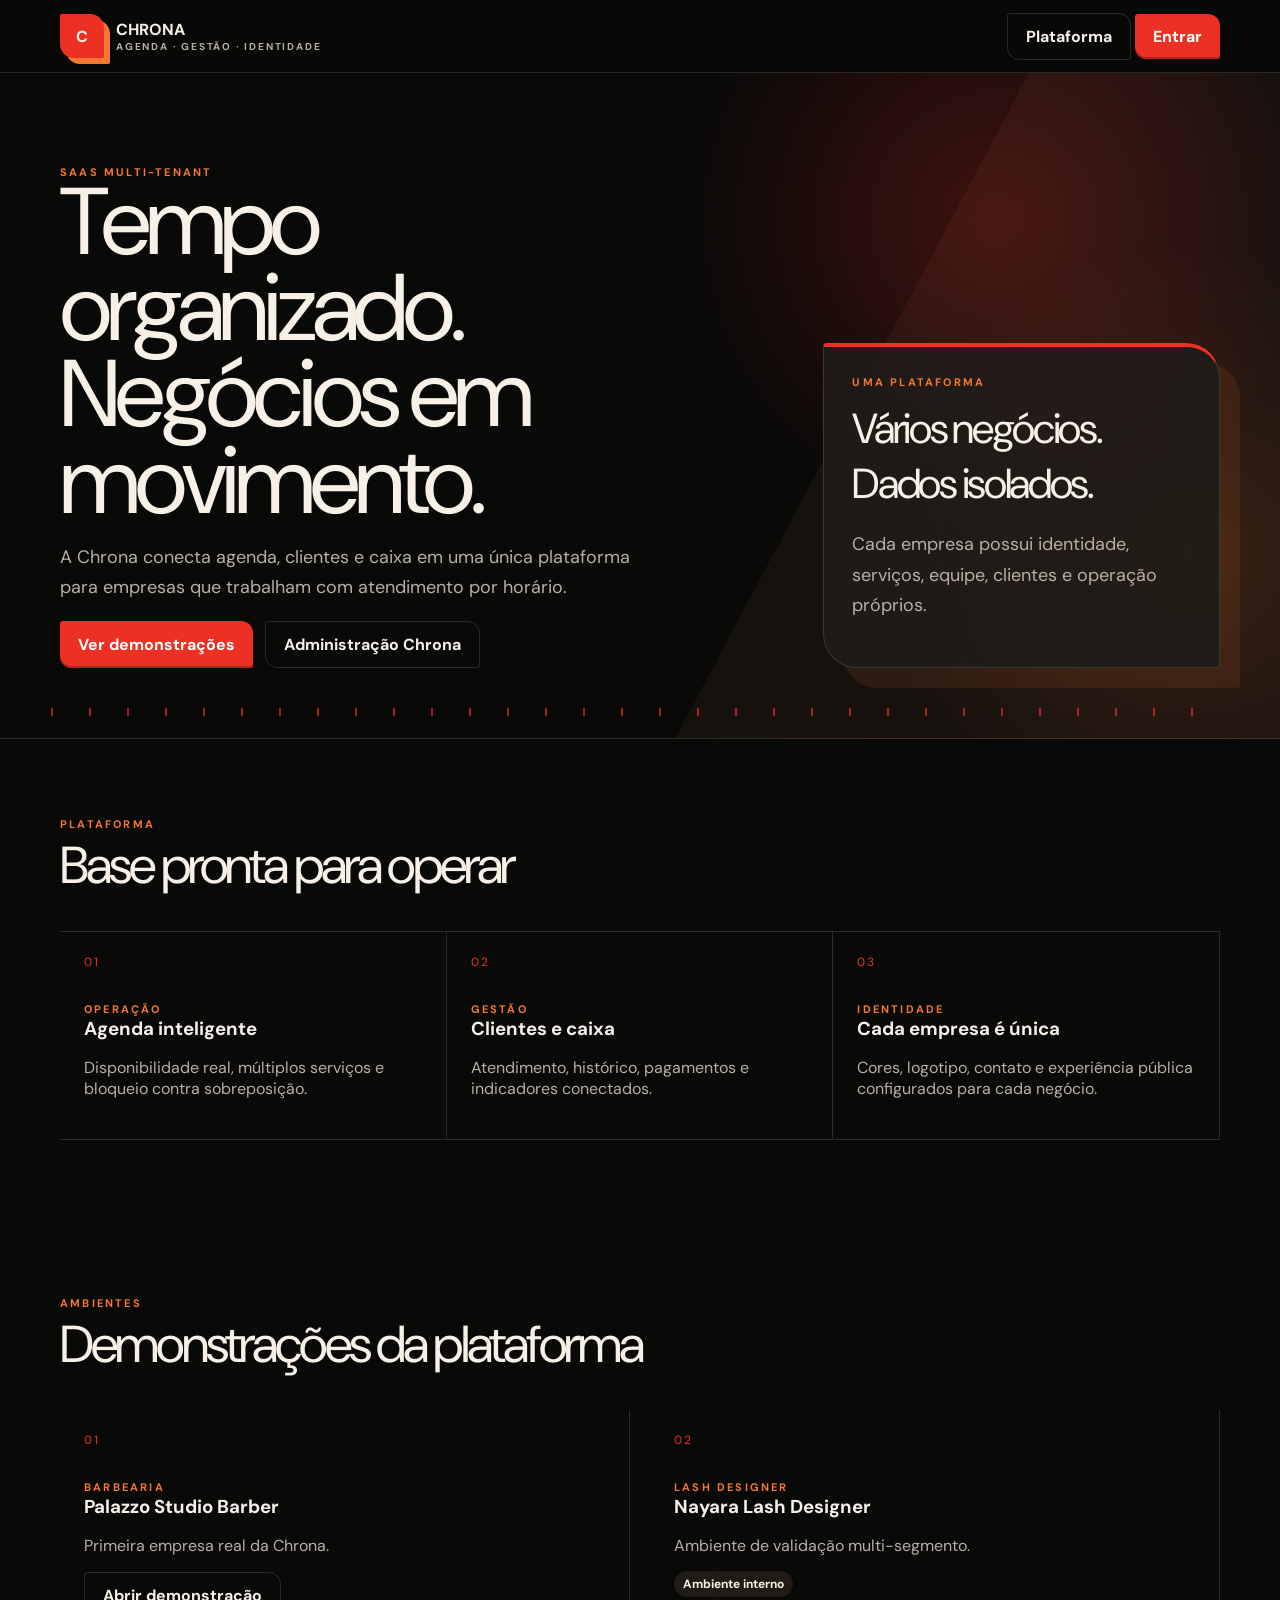
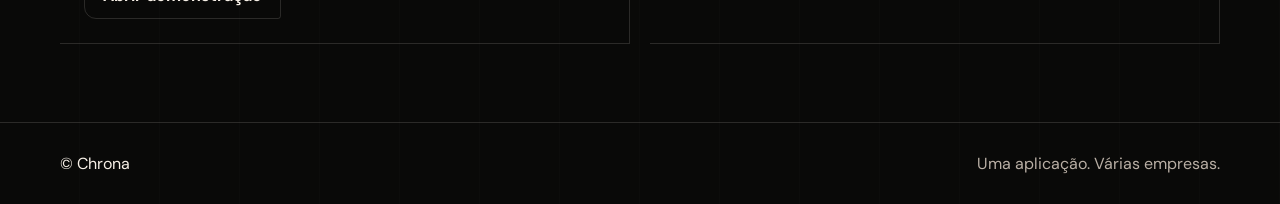
==== index.html @ 7f9f4c0b "feat: publish Chrona redesign and operational flows" ====
<!doctype html>
<html lang="pt-BR">
  <head>
    <meta charset="UTF-8" />
    <meta name="viewport" content="width=device-width,initial-scale=1" />
    <meta name="theme-color" content="#24221f" />
    <meta
      name="description"
      content="Agendamento online com tecnologia Chrona."
    />
    <title>Chrona | Agenda e gestão para negócios</title>
    <link rel="preconnect" href="https://fonts.googleapis.com" />
    <link rel="preconnect" href="https://fonts.gstatic.com" crossorigin />
    <link
      href="https://fonts.googleapis.com/css2?family=Cormorant+Garamond:wght@400;500;600&family=DM+Sans:wght@400;500;600;700&family=Nunito+Sans:wght@300;400;600;700&family=Playfair+Display:wght@600;700&display=swap"
      rel="stylesheet"
    />
    <link rel="stylesheet" href="styles.css?v=20260920-chrona-pulso-v1" />
    <link rel="stylesheet" href="site-engine.css?v=20260920-site-media-v2" />
    <style>[data-reset]{display:none!important}</style>
  </head>
  <body>
    <div id="app"></div>
    <div id="toast" class="toast" aria-live="polite"></div>
    <script src="site-engine.js?v=20260920-site-media-v2"></script>
    <script src="app.js?v=20260920-site-media-v2"></script>
    <script src="admin-sync.js?v=20260910-nayara-v1"></script>
  </body>
</html>
---- styles.css ----
:root {
  --ink: #f5f1e8;
  --ink2: #e0bb7a;
  --paper: #0a0a0a;
  --card: #151515;
  --copper: #c89b5b;
  --copper2: #e0bb7a;
  --muted: #a8a29a;
  --line: #29241d;
  --green: #2f785b;
  --red: #a9453a;
  --shadow: 0 18px 50px rgba(0, 0, 0, 0.42);
  --r: 20px;
}
* {
  box-sizing: border-box;
}
html {
  scroll-behavior: smooth;
}
body {
  margin: 0;
  background: var(--paper);
  color: var(--ink);
  font-family: "DM Sans", sans-serif;
}
button,
input,
select,
textarea {
  font: inherit;
}
button,
a {
  touch-action: manipulation;
}
.container {
  width: min(1160px, calc(100% - 32px));
  margin: auto;
}
.topbar {
  position: sticky;
  top: 0;
  z-index: 20;
  background: rgba(10, 10, 10, 0.92);
  backdrop-filter: blur(14px);
  border-bottom: 1px solid var(--line);
}
.topbar .container {
  height: 72px;
  display: flex;
  align-items: center;
  justify-content: space-between;
}
.brand {
  display: flex;
  align-items: center;
  gap: 12px;
  font-weight: 700;
}
.mark {
  width: 40px;
  height: 40px;
  border-radius: 12px;
  display: grid;
  place-items: center;
  background: var(--copper);
  color: #0a0a0a;
}
.brand-logo {
  width: 44px;
  height: 44px;
  object-fit: cover;
  border-radius: 10px;
  border: 1px solid var(--line);
}
.hero-logo {
  width: min(380px, 82vw);
  aspect-ratio: 1;
  object-fit: cover;
  border-radius: 24px;
  border: 1px solid var(--line);
  box-shadow: var(--shadow);
}
.brand small {
  display: block;
  color: var(--muted);
  font-size: 10px;
  letter-spacing: 0.18em;
}
.btn {
  border: 0;
  border-radius: 999px;
  padding: 12px 18px;
  font-weight: 700;
  cursor: pointer;
  transition: 0.2s;
  display: inline-flex;
  align-items: center;
  justify-content: center;
  gap: 8px;
  text-decoration: none;
}
.btn:hover {
  transform: translateY(-1px);
}
.btn:disabled {
  cursor: not-allowed;
  opacity: 0.48;
  transform: none;
}
.btn-dark {
  background: var(--copper);
  color: #0a0a0a;
}
.btn-copper {
  background: var(--copper);
  color: #0a0a0a;
}
.btn-outline {
  background: transparent;
  border: 1px solid var(--line);
  color: var(--ink);
}
.btn-ghost {
  background: transparent;
  color: inherit;
}
.hero {
  background:
    radial-gradient(
      circle at 82% 15%,
      rgba(200, 155, 91, 0.15),
      transparent 34%
    ),
    linear-gradient(135deg, #070707, #111111);
  color: var(--ink);
  padding: 92px 0 70px;
}
.hero-grid {
  display: grid;
  grid-template-columns: 1.15fr 0.85fr;
  gap: 70px;
  align-items: center;
}
.eyebrow {
  text-transform: uppercase;
  letter-spacing: 0.22em;
  font-size: 11px;
  font-weight: 700;
  color: var(--copper2);
}
h1,
h2,
h3 {
  font-family: "Playfair Display", serif;
  margin: 0;
}
.hero h1 {
  font-size: clamp(48px, 7vw, 84px);
  line-height: 0.97;
  max-width: 760px;
}
.hero p {
  font-size: 18px;
  line-height: 1.7;
  color: var(--muted);
  max-width: 610px;
}
.hero-actions {
  display: flex;
  gap: 12px;
  flex-wrap: wrap;
}
.hero-card {
  background: rgba(255, 255, 255, 0.08);
  border: 1px solid rgba(255, 255, 255, 0.13);
  padding: 28px;
  border-radius: 28px;
  box-shadow: var(--shadow);
}
.hero-card .slot {
  display: flex;
  justify-content: space-between;
  padding: 13px 0;
  border-bottom: 1px solid rgba(255, 255, 255, 0.1);
}
.section {
  padding: 78px 0;
}
.section-head {
  display: flex;
  justify-content: space-between;
  align-items: end;
  gap: 20px;
  margin-bottom: 32px;
}
.section h2 {
  font-size: clamp(34px, 5vw, 52px);
}
.muted {
  color: var(--muted);
}
.consent-field > span {
  display: flex;
  align-items: center;
  gap: 10px;
}
.consent-field input[type="checkbox"] {
  width: 18px;
  height: 18px;
  accent-color: var(--copper);
}
.automation-readiness {
  display: flex;
  justify-content: space-between;
  gap: 18px;
  align-items: center;
  margin: 0 0 20px;
  padding: 16px 20px;
  border: 1px solid var(--line);
  border-radius: var(--r);
  background: color-mix(in srgb, var(--copper) 9%, var(--card));
}
.automation-readiness span {
  color: var(--muted);
  text-align: right;
}
.automation-lower {
  margin-top: 20px;
}
.service-grid {
  display: grid;
  grid-template-columns: repeat(3, 1fr);
  gap: 16px;
}
.service-card {
  background: var(--card);
  border: 1px solid var(--line);
  border-radius: var(--r);
  padding: 24px;
  transition: 0.2s;
}
.service-card:hover {
  transform: translateY(-3px);
  box-shadow: var(--shadow);
}
.service-card .price {
  font-size: 24px;
  font-weight: 700;
  color: var(--copper);
}
.service-meta {
  display: flex;
  justify-content: space-between;
  gap: 10px;
  align-items: center;
}
.split {
  display: grid;
  grid-template-columns: 1fr 1fr;
  gap: 20px;
}
.feature {
  padding: 28px;
  border-top: 1px solid var(--line);
}
.feature strong {
  display: block;
  font-size: 18px;
  margin-bottom: 8px;
}
.location {
  background: #111111;
  color: var(--ink);
  border-radius: 32px;
  padding: 42px;
  display: grid;
  grid-template-columns: 1fr auto;
  gap: 30px;
  align-items: center;
}
.footer {
  padding: 30px 0;
  border-top: 1px solid var(--line);
}
.footer .container {
  display: flex;
  justify-content: space-between;
  align-items: center;
}
.modal {
  position: fixed;
  inset: 0;
  background: rgba(20, 18, 16, 0.72);
  z-index: 50;
  display: grid;
  place-items: center;
  padding: 16px;
}
.modal-card {
  background: var(--paper);
  border-radius: 26px;
  width: min(760px, 100%);
  max-height: 92vh;
  overflow: auto;
  box-shadow: var(--shadow);
}
.modal-head {
  position: sticky;
  top: 0;
  background: var(--paper);
  z-index: 2;
  display: flex;
  justify-content: space-between;
  align-items: center;
  padding: 22px 24px;
  border-bottom: 1px solid var(--line);
}
.modal-body {
  padding: 26px;
}
.steps {
  display: flex;
  gap: 7px;
  margin-bottom: 26px;
}
.steps i {
  height: 5px;
  flex: 1;
  border-radius: 9px;
  background: var(--line);
}
.steps i.on {
  background: var(--copper);
}
.choice-grid {
  display: grid;
  grid-template-columns: repeat(2, 1fr);
  gap: 12px;
}
.choice {
  border: 1px solid var(--line);
  background: var(--card);
  border-radius: 15px;
  padding: 16px;
  text-align: left;
  cursor: pointer;
}
.choice.active {
  border-color: var(--copper);
  box-shadow: 0 0 0 2px rgba(181, 100, 61, 0.14);
}
.slots {
  display: grid;
  grid-template-columns: repeat(4, 1fr);
  gap: 10px;
}
.slot-btn {
  padding: 12px;
  border: 1px solid var(--line);
  background: var(--card);
  border-radius: 12px;
  cursor: pointer;
}
.slot-btn.active {
  background: var(--copper);
  color: #0a0a0a;
}
.summary {
  background: #111111;
  border-radius: 16px;
  padding: 18px;
  margin: 20px 0;
  display: flex;
  justify-content: space-between;
  gap: 12px;
}
.form-grid {
  display: grid;
  grid-template-columns: 1fr 1fr;
  gap: 14px;
}
.field {
  display: grid;
  gap: 7px;
}
.field.full {
  grid-column: 1/-1;
}
.field input,
.field select,
.field textarea {
  border: 1px solid var(--line);
  background: #111111;
  color: var(--ink);
  border-radius: 12px;
  padding: 12px;
  outline: none;
}
.field input:focus,
.field textarea:focus,
.field select:focus {
  border-color: var(--copper);
}
.modal-actions {
  display: flex;
  justify-content: space-between;
  gap: 12px;
  margin-top: 25px;
}
.admin {
  min-height: 100vh;
  background: #0a0a0a;
}
.admin-shell {
  display: grid;
  grid-template-columns: 250px 1fr;
  min-height: 100vh;
}
.sidebar {
  background: #0a0a0a;
  color: var(--ink);
  border-right: 1px solid var(--line);
  padding: 24px 16px;
  position: sticky;
  top: 0;
  height: 100vh;
}
.sidebar .brand {
  padding: 0 8px 25px;
}
.nav {
  display: grid;
  gap: 5px;
}
.nav button {
  color: #a8a29a;
  background: transparent;
  border: 0;
  border-radius: 12px;
  text-align: left;
  padding: 12px 14px;
  cursor: pointer;
}
.nav button.active,
.nav button:hover {
  background: #201b15;
  color: var(--copper2);
}
.admin-main {
  padding: 30px;
  min-width: 0;
}
.admin-header {
  display: flex;
  justify-content: space-between;
  align-items: center;
  margin-bottom: 28px;
}
.admin-header h1 {
  font-size: 38px;
}
.metrics {
  display: grid;
  grid-template-columns: repeat(4, 1fr);
  gap: 14px;
}
.metric,
.panel {
  background: var(--card);
  border: 1px solid var(--line);
  border-radius: 18px;
  padding: 20px;
}
.metric small {
  color: var(--muted);
}
.metric b {
  display: block;
  font-size: 27px;
  margin-top: 8px;
}
.panel {
  margin-top: 18px;
}
.panel h3 {
  font-family: "DM Sans";
  font-size: 18px;
  margin-bottom: 18px;
}
.table-wrap {
  overflow: auto;
}
table {
  width: 100%;
  border-collapse: collapse;
  min-width: 650px;
}
th,
td {
  text-align: left;
  padding: 13px;
  border-bottom: 1px solid var(--line);
  font-size: 14px;
}
th {
  color: var(--muted);
  font-size: 12px;
  text-transform: uppercase;
}
.badge {
  padding: 5px 9px;
  border-radius: 999px;
  font-size: 12px;
  font-weight: 700;
  background: #201b15;
}
.badge.green {
  color: var(--green);
  background: #e4f2eb;
}
.badge.red {
  color: var(--red);
  background: #f7e7e4;
}
.toolbar {
  display: flex;
  gap: 10px;
  justify-content: space-between;
  align-items: center;
  margin-bottom: 15px;
  flex-wrap: wrap;
}
.toolbar input,
.toolbar select {
  padding: 11px;
  border: 1px solid var(--line);
  border-radius: 11px;
  background: #111111;
  color: var(--ink);
}
.tabs {
  display: flex;
  gap: 7px;
  overflow: auto;
  margin-bottom: 16px;
}
.tabs button {
  white-space: nowrap;
  border: 1px solid var(--line);
  background: #111111;
  color: var(--muted);
  border-radius: 999px;
  padding: 9px 14px;
}
.tabs button.active {
  background: var(--copper);
  color: #0a0a0a;
}
.list-cards {
  display: grid;
  gap: 10px;
}
.list-card {
  display: flex;
  justify-content: space-between;
  align-items: center;
  gap: 20px;
  padding: 17px;
  border: 1px solid var(--line);
  background: var(--card);
  border-radius: 15px;
}
.chart {
  height: 190px;
  display: flex;
  align-items: end;
  gap: 12px;
  padding-top: 20px;
}
.bar-col {
  flex: 1;
  text-align: center;
  color: var(--muted);
  font-size: 11px;
}
.bar {
  background: linear-gradient(var(--copper2), var(--copper));
  border-radius: 8px 8px 3px 3px;
  min-height: 8px;
  margin-bottom: 8px;
}
.empty {
  text-align: center;
  padding: 42px;
  color: var(--muted);
}
.toast {
  position: fixed;
  right: 20px;
  bottom: 20px;
  background: var(--copper);
  color: #0a0a0a;
  padding: 13px 18px;
  border-radius: 12px;
  opacity: 0;
  transform: translateY(10px);
  transition: 0.2s;
  z-index: 90;
}
.toast.show {
  opacity: 1;
  transform: none;
}
.mobile-nav {
  display: none;
}
.danger {
  color: var(--red);
}
.customer-auth-note {
  display: grid;
  gap: 4px;
  padding: 14px 16px;
  border: 1px solid var(--line);
  border-radius: 14px;
  background: color-mix(in srgb, var(--card) 90%, var(--copper) 10%);
}
.customer-auth-note span {
  color: var(--muted);
  font-size: 13px;
  line-height: 1.45;
}

/* Direções de arte calculadas a partir do par predominante + tinta. */
body[data-direction="editorial"] {
  --ink: var(--brand-ink);
  --ink2: var(--brand-ink);
  --paper: var(--brand-primary);
  --card: color-mix(in srgb, var(--brand-primary) 88%, var(--brand-ink));
  --copper: var(--brand-ink);
  --copper2: var(--brand-ink);
  --muted: color-mix(in srgb, var(--brand-ink) 66%, var(--brand-primary));
  --line: color-mix(in srgb, var(--brand-ink) 22%, var(--brand-primary));
  --shadow: 14px 16px 0 color-mix(in srgb, var(--brand-ink) 13%, transparent);
  --r: 3px;
  background: var(--paper);
}
body[data-direction="editorial"] h1,
body[data-direction="editorial"] h2,
body[data-direction="editorial"] h3 { font-family:"Cormorant Garamond",serif; font-weight:500; }
body[data-direction="editorial"] .topbar { background:color-mix(in srgb,var(--brand-primary) 92%,transparent); }
body[data-direction="editorial"] .hero { background:var(--brand-primary); border-bottom:1px solid var(--line); }
body[data-direction="editorial"] .hero-grid { grid-template-columns:.92fr 1.08fr; }
body[data-direction="editorial"] .hero h1 { font-size:clamp(62px,9vw,112px); letter-spacing:-.045em; }
body[data-direction="editorial"] .hero-logo { border-radius:2px; transform:rotate(1.5deg); box-shadow:var(--shadow); }
body[data-direction="editorial"] .brand-logo { border-radius:2px; background:var(--brand-ink); color:var(--brand-primary); }
body[data-direction="editorial"] .btn { border-radius:2px; }
body[data-direction="editorial"] .btn-dark,
body[data-direction="editorial"] .btn-copper,
body[data-direction="editorial"] .slot-btn.active { background:var(--brand-ink); color:var(--brand-primary); }
body[data-direction="editorial"] .service-card { border-top-width:3px; }
body[data-direction="editorial"] .service-card:nth-child(even) { transform:translateY(22px); }
body[data-direction="editorial"] .location { border-radius:2px; border:1px solid var(--line); background:var(--card); }

body[data-direction="serene"] {
  --ink: var(--brand-ink);
  --ink2: var(--brand-ink);
  --paper: color-mix(in srgb, var(--brand-primary) 8%, #fff);
  --card: color-mix(in srgb, var(--brand-primary) 3%, #fff);
  --copper: var(--brand-primary);
  --copper2: color-mix(in srgb, var(--brand-primary) 80%, var(--brand-ink));
  --muted: color-mix(in srgb, var(--brand-ink) 68%, #fff);
  --line: color-mix(in srgb, var(--brand-primary) 25%, #fff);
  --green: #46735d;
  --red: #ad5963;
  --shadow: 0 20px 55px color-mix(in srgb,var(--brand-ink) 11%,transparent);
  --r: 24px;
  font-family: "Nunito Sans", sans-serif;
  background: var(--paper);
}
body[data-direction="serene"] h1,
body[data-direction="serene"] h2,
body[data-direction="serene"] h3 {
  font-family: "Cormorant Garamond", serif;
  font-weight: 500;
}
body[data-direction="serene"] .topbar {
  background: color-mix(in srgb,var(--paper) 94%,transparent);
}
body[data-direction="serene"] .hero {
  position: relative;
  overflow: hidden;
  background:
    radial-gradient(circle at 9% 30%, color-mix(in srgb,var(--brand-primary) 15%,transparent), transparent 22%),
    linear-gradient(135deg, #fff, var(--paper));
}
body[data-direction="serene"] .hero::before,
body[data-direction="serene"] .hero::after {
  content: "";
  position: absolute;
  width:180px;
  height:280px;
  border:1px solid color-mix(in srgb,var(--brand-primary) 28%,transparent);
  border-radius:50%;
}
body[data-direction="serene"] .hero::before { left:-110px; top:25%; transform:rotate(-18deg); }
body[data-direction="serene"] .hero::after { right:-80px; bottom:-35%; transform:rotate(18deg); }
body[data-direction="serene"] .hero h1 {
  color: var(--brand-ink);
  letter-spacing: 0.01em;
  line-height: 0.94;
}
body[data-direction="serene"] .brand-logo,
body[data-direction="serene"] .hero-logo {
  color: var(--brand-on-primary);
  background:var(--brand-primary);
  border-color:var(--line);
}
body[data-direction="serene"] .hero-logo {
  border-radius: 50% 50% 46% 54% / 48% 52% 48% 52%;
  box-shadow: 0 28px 70px color-mix(in srgb,var(--brand-primary) 22%,transparent);
}
body[data-direction="serene"] .btn-dark,
body[data-direction="serene"] .btn-copper,
body[data-direction="serene"] .slot-btn.active,
body[data-direction="serene"] .tabs button.active {
  background: var(--brand-primary);
  color: var(--brand-on-primary);
}
body[data-direction="serene"] .service-card {
  box-shadow: 0 8px 30px color-mix(in srgb,var(--brand-ink) 6%,transparent);
}
body[data-direction="serene"] .service-card:hover { border-color:var(--brand-primary); }
body[data-direction="serene"] .location,
body[data-direction="serene"] .summary,
body[data-direction="serene"] .field input,
body[data-direction="serene"] .field select,
body[data-direction="serene"] .field textarea,
body[data-direction="serene"] .toolbar input,
body[data-direction="serene"] .toolbar select,
body[data-direction="serene"] .tabs button {
  background: #fff;
  color: var(--ink);
}
body[data-direction="serene"] .location {
  background: color-mix(in srgb,var(--brand-primary) 17%,#fff);
}
body[data-direction="serene"] .modal { background:color-mix(in srgb,var(--brand-ink) 52%,transparent); }
body[data-direction="serene"] .admin,
body[data-direction="serene"] .sidebar { background:var(--paper); }
body[data-direction="serene"] .nav button { color:var(--muted); }
body[data-direction="serene"] .nav button.active,
body[data-direction="serene"] .nav button:hover {
  background:color-mix(in srgb,var(--brand-primary) 14%,#fff);
  color:var(--brand-ink);
}
body[data-direction="serene"] .badge { background:color-mix(in srgb,var(--brand-primary) 13%,#fff); }
body[data-direction="serene"] .mobile-nav { background:#fff; }
body[data-direction="serene"] .toast { background:var(--brand-primary); color:var(--brand-on-primary); }
.chrona-platform,
.chrona-platform h1,
.chrona-platform h2,
.chrona-platform h3,
.chrona-login,
.chrona-login h1,
.chrona-login h2,
.chrona-login h3,
.chrona-site h1,
.chrona-site h2,
.chrona-site h3 {
  font-family: "DM Sans", sans-serif;
}
.chrona-platform {
  --ink: #111a32;
  --paper: #f5f7fb;
  --card: #ffffff;
  --line: #e2e7f0;
  --copper: #5b5df0;
  --copper2: #5b5df0;
  --muted: #667085;
  --green: #16785b;
  --red: #b42318;
  --shadow: 0 18px 55px rgba(23, 35, 79, 0.1);
  min-height: 100vh;
  background:
    radial-gradient(circle at 90% 0, rgba(91, 93, 240, 0.12), transparent 32%),
    radial-gradient(circle at 4% 82%, rgba(35, 195, 166, 0.1), transparent 28%),
    var(--paper);
  color: var(--ink);
}
.platform-main {
  width: min(1280px, 100%);
  min-height: 100vh;
  margin: auto;
  padding: 30px 32px 64px;
}
.platform-header {
  padding: 4px 0 22px;
  border-bottom: 1px solid var(--line);
}
.platform-header p { margin: 7px 0 0; }
.header-actions,
.row-actions,
.desktop-actions {
  display: flex;
  align-items: center;
  flex-wrap: wrap;
  gap: 8px;
}
.chrona-wordmark {
  display: inline-flex;
  align-items: center;
  gap: 10px;
  color: inherit;
  font-weight: 800;
  letter-spacing: 0.14em;
  text-decoration: none;
}
.chrona-wordmark span {
  width: 42px;
  height: 42px;
  display: grid;
  place-items: center;
  border-radius: 13px;
  background: linear-gradient(145deg, #7476ff, #4b4dd6);
  color: #fff;
  letter-spacing: 0;
  box-shadow: 0 10px 30px rgba(91, 93, 240, 0.28);
}
.chrona-wordmark.compact span { width: 38px; height: 38px; }
.platform-hero {
  position: relative;
  overflow: hidden;
  min-height: 250px;
  margin: 28px 0 18px;
  padding: 38px 42px;
  border-radius: 28px;
  display: flex;
  align-items: center;
  justify-content: space-between;
  gap: 30px;
  color: #fff;
  background:
    radial-gradient(circle at 82% 20%, rgba(104, 237, 211, 0.24), transparent 28%),
    linear-gradient(135deg, #111a32, #252862 72%, #3f42b6);
  box-shadow: 0 24px 65px rgba(26, 32, 74, 0.2);
}
.platform-hero h1 { font-size: clamp(36px, 5vw, 58px); margin: 7px 0 12px; letter-spacing: -0.05em; }
.platform-hero p { max-width: 620px; margin: 0; color: #cbd3ed; font-size: 17px; }
.platform-orbit {
  width: 170px;
  aspect-ratio: 1;
  flex: 0 0 auto;
  border: 1px solid rgba(255,255,255,.2);
  border-radius: 50%;
  display: grid;
  place-items: center;
  position: relative;
}
.platform-orbit::before { content:""; position:absolute; inset:21px; border:1px solid rgba(255,255,255,.14); border-radius:50%; }
.platform-orbit span { font-size: 12px; font-weight: 800; letter-spacing: .18em; }
.platform-orbit i { position:absolute; width:10px; height:10px; border-radius:50%; background:#68edd3; box-shadow:0 0 24px #68edd3; }
.platform-orbit i:nth-child(2) { left:-5px; top:48%; }
.platform-orbit i:nth-child(3) { right:18px; top:12px; background:#9fa0ff; }
.platform-orbit i:nth-child(4) { right:10px; bottom:21px; background:#fff; }
.chrona-platform .metric,
.chrona-platform .panel { box-shadow: 0 10px 34px rgba(23,35,79,.055); }
.chrona-platform .metric span { display:block; margin-top:4px; color:var(--muted); font-size:12px; }
.chrona-platform .badge { background:#eef0f6; }
.platform-alert-panel {
  position: relative;
  display: grid;
  grid-template-columns: 12px 1fr;
  gap: 0;
  margin-top: 18px;
  padding: 0;
  overflow: hidden;
  border-color: #d9dfec;
  background: #fff;
}
.platform-alert-rail {
  display: grid;
  grid-template-rows: repeat(4,1fr);
  background: #111a32;
}
.platform-alert-rail i { position:relative; border-bottom:1px solid rgba(255,255,255,.22); }
.platform-alert-rail i::after {
  content:"";
  position:absolute;
  width:6px;
  height:6px;
  right:3px;
  top:50%;
  border-radius:50%;
  transform:translate(50%,-50%);
  background:#68edd3;
  box-shadow:0 0 12px rgba(104,237,211,.75);
}
.platform-alert-body { padding: 28px 30px 26px; }
.platform-alert-head { align-items:flex-start; }
.platform-alert-head h3 { margin:5px 0 5px; font-size:25px; letter-spacing:-.025em; }
.platform-alert-head p { margin:0; color:#667085; }
.alert-schedule {
  display:grid;
  grid-template-columns:repeat(4,1fr);
  margin:22px 0 24px;
  border:1px solid #e2e7f0;
  border-radius:14px;
  background:#f6f8fc;
}
.alert-schedule span { padding:13px 16px; border-right:1px solid #e2e7f0; }
.alert-schedule span:last-child { border-right:0; }
.alert-schedule b,.alert-schedule small { display:block; }
.alert-schedule b { color:#111a32; font-size:14px; }
.alert-schedule small { margin-top:2px; color:#667085; font-size:11px; }
.platform-alert-panel .field > span,
.platform-alert-panel .consent-field > span { color:#26314d; font:600 13px/1.4 "DM Sans",sans-serif; }
.platform-alert-panel .field input {
  border-color:#ccd4e2;
  background:#f8faff;
  color:#111a32;
  -webkit-text-fill-color:#111a32;
  caret-color:#5b5df0;
  font:500 14px/1.4 "DM Sans",sans-serif;
}
.platform-alert-panel .field input::placeholder { color:#7b8499; opacity:1; }
.platform-alert-panel .field input:focus { border-color:#5b5df0; background:#fff; box-shadow:0 0 0 3px rgba(91,93,240,.12); }
.platform-alert-panel .consent-field small { display:block; margin-top:4px; color:#667085; font:400 12px/1.45 "DM Sans",sans-serif; }
.platform-alert-footer {
  display:flex;
  align-items:center;
  justify-content:space-between;
  gap:18px;
  margin-top:22px;
  padding-top:18px;
  border-top:1px solid #e2e7f0;
}
.platform-alert-footer b,.platform-alert-footer small { display:block; }
.platform-alert-footer b { color:#111a32; font-size:13px; }
.platform-alert-footer small { margin-top:3px; color:#667085; }
.support-mode {
  display:flex;
  align-items:center;
  justify-content:space-between;
  gap:16px;
  margin-bottom:18px;
  padding:12px 14px 12px 16px;
  border:1px solid color-mix(in srgb,var(--brand-primary,var(--copper)) 32%,var(--line));
  border-radius:14px;
  background:color-mix(in srgb,var(--brand-primary,var(--copper)) 10%,var(--card));
  color:var(--ink);
}
.support-mode > span { display:grid; grid-template-columns:auto auto; align-items:center; justify-content:start; column-gap:9px; }
.support-mode i { width:8px; height:8px; border-radius:50%; background:var(--brand-primary,var(--copper)); box-shadow:0 0 0 5px color-mix(in srgb,var(--brand-primary,var(--copper)) 17%,transparent); }
.support-mode b { font-size:13px; }
.support-mode small { grid-column:2; color:var(--muted); margin-top:2px; }
.chrona-platform .platform-table { margin-top:18px; padding:26px; }
.chrona-platform th { letter-spacing:.08em; }
.chrona-platform td { vertical-align:middle; }
.tenant-cell { display:flex; align-items:center; gap:11px; min-width:190px; }
.tenant-dot { width:10px; height:38px; border-radius:999px; flex:0 0 auto; }
.row-actions { min-width:310px; }
.row-actions .btn { padding:8px 11px; font-size:12px; }
@media (max-width: 700px) {
  .platform-alert-body { padding:22px 18px; }
  .platform-alert-head,.platform-alert-footer,.support-mode { align-items:stretch; flex-direction:column; }
  .alert-schedule { grid-template-columns:1fr 1fr; }
  .alert-schedule span:nth-child(2) { border-right:0; }
  .alert-schedule span:nth-child(-n+2) { border-bottom:1px solid #e2e7f0; }
}
.chrona-login {
  min-height: 100vh;
  padding: 38px 16px;
  color: #eef2ff;
  background:
    radial-gradient(circle at 12% 8%, rgba(91,93,240,.27), transparent 31%),
    radial-gradient(circle at 90% 88%, rgba(34,195,166,.16), transparent 28%),
    #080c1b;
}
.auth-shell {
  width: min(1050px, 100%);
  min-height: calc(100vh - 76px);
  margin: auto;
  display: grid;
  grid-template-columns: 1fr minmax(390px, 470px);
  gap: 70px;
  align-items: center;
}
.auth-copy { align-self:stretch; padding:28px 0; display:flex; flex-direction:column; justify-content:space-between; }
.auth-copy h1 { margin:12px 0 18px; font-size:clamp(46px,6vw,76px); line-height:.98; letter-spacing:-.055em; }
.auth-copy p { max-width:480px; color:#aeb9d7; font-size:18px; line-height:1.7; }
.auth-copy > small { color:#7f8aad; }
.chrona-login .auth-card {
  --ink: #111a32;
  --muted: #667085;
  --line: #dfe4ee;
  --copper: #5b5df0;
  color: var(--ink);
  background:#fff;
  border-color:rgba(255,255,255,.55);
  border-radius:28px;
  padding:36px;
  box-shadow:0 28px 80px rgba(0,0,0,.32);
}
.auth-card h2 { margin:8px 0 10px; font-size:32px; letter-spacing:-.035em; }
.auth-card form { margin-top:24px; }
.auth-card .field { margin-top:15px; }
.auth-card .field input { background:#f7f8fc; color:var(--ink); border-color:var(--line); padding:14px; }
.auth-card .btn-dark { color:#fff; }
.auth-forgot { padding-left:0; margin-top:8px; font-size:13px; color:#5b5df0; }
.auth-notice { display:flex; align-items:center; gap:11px; margin:20px 0 4px; padding:13px; border-radius:14px; background:#edf9f5; color:#135e49; }
.auth-notice > span { width:28px; height:28px; display:grid; place-items:center; border-radius:50%; background:#d3f1e6; }
.auth-notice small { display:block; margin-top:2px; }
body[data-tenant="chrona"] {
  --ink:#eef2ff;--paper:#080b16;--card:#11172a;--line:#26304b;--copper:#748ffc;--copper2:#9caeff;--muted:#9ba7c3;
}
.chrona-site.topbar { background:rgba(8,11,22,.92); }
.chrona-site .hero { background:radial-gradient(circle at 78% 15%,rgba(116,143,252,.2),transparent 34%),linear-gradient(135deg,#080b16,#11172a); }
.chrona-site .service-card,.chrona-site .hero-card { background:#11172a;border-color:#26304b; }
.chrona-site .brand-logo { background:linear-gradient(145deg,#748ffc,#4c63d2);color:#fff; }
.chrona-site .btn-dark { color:#fff; }
.logo-fallback,
.hero-monogram { display:grid; place-items:center; font-weight:800; }
.hero-monogram { font-size:clamp(48px,8vw,100px); letter-spacing:.06em; }
body[data-direction="studio"] {
  --ink:var(--brand-ink);
  --paper:color-mix(in srgb,var(--brand-primary) 5%,#fff);
  --card:#ffffff;
  --line:color-mix(in srgb,var(--brand-ink) 14%,#fff);
  --muted:color-mix(in srgb,var(--brand-ink) 64%,#fff);
  --green:#16785b;
  --red:#b42318;
  --shadow:0 22px 60px color-mix(in srgb,var(--brand-ink) 13%,transparent);
  background:var(--paper);
}
body[data-direction="studio"],
body[data-direction="studio"] h1,
body[data-direction="studio"] h2,
body[data-direction="studio"] h3 { font-family:"DM Sans",sans-serif; }
body[data-direction="studio"] .topbar { background:rgba(255,255,255,.92); }
body[data-direction="studio"] .brand-logo { border:0; color:var(--brand-on-primary); background:var(--brand-primary); border-radius:4px 16px 4px 16px; }
body[data-direction="studio"] .hero {
  color:var(--ink);
  background:
    repeating-linear-gradient(90deg,transparent 0,transparent 79px,color-mix(in srgb,var(--brand-ink) 6%,transparent) 80px),
    linear-gradient(118deg,#fff 0 58%,color-mix(in srgb,var(--brand-primary) 18%,#fff) 58% 100%);
}
body[data-direction="studio"] .hero h1 { letter-spacing:-.065em; max-width:650px; }
body[data-direction="studio"] .hero-logo { border:0; border-radius:4px 52px 4px 52px; color:var(--brand-on-primary); background:var(--brand-primary); box-shadow:18px 18px 0 var(--brand-ink); }
body[data-direction="studio"] .btn-dark,
body[data-direction="studio"] .btn-copper,
body[data-direction="studio"] .slot-btn.active,
body[data-direction="studio"] .tabs button.active { background:var(--brand-primary); color:var(--brand-on-primary); }
body[data-direction="studio"] .service-card { border-radius:4px 22px 4px 22px; box-shadow:none; }
body[data-direction="studio"] .service-card:nth-child(3n+2) { border-bottom:4px solid var(--brand-primary); }
body[data-direction="studio"] .service-card:hover { border-color:var(--brand-primary); }
body[data-direction="studio"] .location { color:var(--brand-on-primary); background:var(--brand-primary); border-radius:4px 38px 4px 38px; }
body[data-direction="studio"] .location .btn-outline { color:var(--brand-on-primary); border-color:color-mix(in srgb,var(--brand-on-primary) 32%,transparent); }
body[data-direction="studio"] .modal-card,
body[data-direction="studio"] .modal-head,
body[data-direction="studio"] .summary,
body[data-direction="studio"] .field input,
body[data-direction="studio"] .field select,
body[data-direction="studio"] .field textarea,
body[data-direction="studio"] .toolbar input,
body[data-direction="studio"] .toolbar select,
body[data-direction="studio"] .tabs button { background:#fff; color:var(--ink); }
body[data-direction="studio"] .admin { background:var(--paper); }
body[data-direction="studio"] .sidebar { background:#fff; color:var(--ink); }
body[data-direction="studio"] .nav button { color:var(--muted); }
body[data-direction="studio"] .nav button.active,
body[data-direction="studio"] .nav button:hover { color:var(--brand-ink); background:color-mix(in srgb,var(--brand-primary) 10%,#fff); }
body[data-direction="studio"] .mobile-nav { background:#fff; }

/* Palazzo — barbearia editorial em preto, marfim e ouro envelhecido. */
body[data-tenant="palazzo"] {
  --ink:#f3ead9;
  --ink2:#d6ae68;
  --paper:#090908;
  --card:#12110f;
  --line:#3a3022;
  --copper:#c99a4f;
  --copper2:#e1bd7a;
  --muted:#b7ad9d;
  --shadow:0 24px 70px rgba(0,0,0,.52);
  --r:2px;
  background:var(--paper);
  color:var(--ink);
  font-family:"DM Sans",sans-serif;
}
body[data-tenant="palazzo"] h1,
body[data-tenant="palazzo"] h2,
body[data-tenant="palazzo"] h3 { font-family:"Cormorant Garamond",serif; font-weight:600; }
body[data-tenant="palazzo"] .topbar { background:rgba(9,9,8,.94); border-color:var(--line); }
body[data-tenant="palazzo"] .brand { letter-spacing:.035em; }
body[data-tenant="palazzo"] .brand-logo {
  width:54px;
  height:54px;
  padding:3px;
  object-fit:contain;
  border:1px solid #5b472b;
  border-radius:0;
  background:#080807;
}
body[data-tenant="palazzo"] .hero {
  padding:104px 0 88px;
  background:
    linear-gradient(90deg,transparent 0 49.9%,rgba(201,154,79,.12) 50%,transparent 50.1%),
    radial-gradient(circle at 78% 42%,rgba(201,154,79,.13),transparent 29%),
    #090908;
  border-bottom:1px solid var(--line);
}
body[data-tenant="palazzo"] .hero-grid { grid-template-columns:minmax(0,1fr) minmax(320px,.72fr); gap:clamp(42px,8vw,110px); }
body[data-tenant="palazzo"] .hero h1 { max-width:720px; font-size:clamp(58px,8vw,98px); line-height:.88; letter-spacing:-.035em; }
body[data-tenant="palazzo"] .hero-logo {
  width:min(470px,100%);
  aspect-ratio:1;
  object-fit:contain;
  border:1px solid #4b3b27;
  border-radius:0;
  background:#080807;
  box-shadow:22px 22px 0 #17130e;
}
body[data-tenant="palazzo"] .eyebrow,
body[data-tenant="palazzo"] .service-card .price { color:#e1bd7a; }
body[data-tenant="palazzo"] .btn { border-radius:0; letter-spacing:.035em; }
body[data-tenant="palazzo"] .btn-dark,
body[data-tenant="palazzo"] .btn-copper,
body[data-tenant="palazzo"] .slot-btn.active { background:#c99a4f; color:#120f0a; }
body[data-tenant="palazzo"] .service-grid { gap:22px; align-items:stretch; }
body[data-tenant="palazzo"] .service-card {
  display:flex;
  min-height:300px;
  flex-direction:column;
  padding:30px;
  border-radius:0;
  border-color:var(--line);
  border-top:2px solid #c99a4f;
  background:linear-gradient(145deg,#15130f,#0e0d0b);
  box-shadow:none;
}
body[data-tenant="palazzo"] .service-card h3 { line-height:1; }
body[data-tenant="palazzo"] .service-card p { line-height:1.65; }
body[data-tenant="palazzo"] .service-card .btn { margin-top:auto; }
body[data-tenant="palazzo"] .service-card:nth-child(3n+2) { transform:translateY(18px); border-bottom:1px solid var(--line); }
body[data-tenant="palazzo"] .service-card:hover { transform:translateY(-5px); border-color:#c99a4f; box-shadow:0 20px 50px rgba(0,0,0,.32); }
body[data-tenant="palazzo"] .service-card:nth-child(3n+2):hover { transform:translateY(13px); }
body[data-tenant="palazzo"] .location { border-radius:0; border:1px solid var(--line); background:#12100d; }
body[data-tenant="palazzo"] .modal-card,
body[data-tenant="palazzo"] .modal-head,
body[data-tenant="palazzo"] .summary,
body[data-tenant="palazzo"] .field input,
body[data-tenant="palazzo"] .field select,
body[data-tenant="palazzo"] .field textarea { background:#12110f; color:var(--ink); }

@media (max-width: 760px) {
  body[data-tenant="palazzo"] .hero { padding:68px 0 58px; background:radial-gradient(circle at 50% 78%,rgba(201,154,79,.12),transparent 31%),#090908; }
  body[data-tenant="palazzo"] .hero-grid { grid-template-columns:1fr; gap:42px; }
  body[data-tenant="palazzo"] .hero-logo { width:100%; max-width:430px; justify-self:center; box-shadow:12px 12px 0 #17130e; }
  body[data-tenant="palazzo"] .service-card,
  body[data-tenant="palazzo"] .service-card:nth-child(3n+2) { min-height:0; transform:none; }
  body[data-tenant="palazzo"] .brand-logo { width:46px; height:46px; }
}
.setup-note { display:inline-flex; margin-top:22px!important; padding:10px 13px; border:1px solid var(--line); border-radius:12px; font-size:13px!important; }
.empty-state,.state-panel { padding:48px 24px; text-align:center; border:1px dashed var(--line); border-radius:4px 28px 4px 28px; color:var(--muted); background:color-mix(in srgb,var(--card) 88%,transparent); }
.empty-state h3,.state-panel h3 { color:var(--ink); margin:12px 0 6px; }
.empty-state p,.state-panel p { margin:0 auto; max-width:48ch; line-height:1.55; }
.empty-icon { font-size:28px; color:var(--copper); }
.state-panel{grid-column:1/-1;display:grid;justify-items:center;gap:4px;position:relative;overflow:hidden}
.state-panel:before{content:"";position:absolute;left:0;top:0;width:72px;height:4px;background:var(--brand-primary,var(--copper))}
.state-mark{position:relative;display:grid;place-items:center;width:64px;height:64px;color:var(--brand-primary,var(--copper))}
.state-mark i{position:absolute;inset:5px;border:1px solid currentColor;border-radius:50%;opacity:.28}
.state-mark i:after{content:"";position:absolute;inset:9px;border:1px solid currentColor;border-radius:50%;opacity:.55}
.state-mark b{display:grid;place-items:center;width:28px;height:28px;background:var(--brand-primary,var(--copper));color:var(--brand-on-primary,#fff);border-radius:50%;font:700 14px/1 'DM Sans',sans-serif}
.state-panel .btn{margin-top:16px}
.state-panel--error{--brand-primary:var(--red);--brand-on-primary:#fff}
.state-panel--warning{--brand-primary:#d98b18;--brand-on-primary:#111}
.full-span { grid-column:1/-1; }
@media (max-width:640px){.toast{right:16px;bottom:82px}.state-panel{padding:38px 20px}}
.schedule-blocks{margin-top:20px}
.schedule-blocks form{padding:18px 0 24px;border-bottom:1px solid var(--line);margin-bottom:18px}
.ai-config{margin-bottom:20px;border-top:3px solid var(--copper)}
.capability-grid{display:grid;grid-template-columns:repeat(3,1fr);gap:8px;margin:18px 0}
.capability-grid span{padding:11px 12px;border:1px solid var(--line);border-radius:10px;font-size:12px;color:var(--muted)}
.integration-note{display:grid;gap:4px;padding:13px 15px;border:1px solid var(--line);border-radius:12px;background:color-mix(in srgb,var(--copper) 7%,var(--card));margin:14px 0}
.integration-note span{color:var(--muted);font-size:12px;line-height:1.45}
.locked-preview{display:grid;grid-template-columns:auto 1fr auto;gap:18px;align-items:center;padding:20px;border:1px dashed var(--line);border-radius:14px}
.locked-preview h4,.locked-preview p{margin:0}.locked-preview p{margin-top:5px}
.lock-mark{display:grid;place-items:center;width:48px;height:48px;border-radius:50%;background:var(--copper);color:var(--paper);font-size:11px;font-weight:800}
.logo-upload-preview{display:block;width:96px;height:72px;object-fit:contain;margin-top:10px;padding:8px;border:1px solid var(--line);border-radius:10px;background:#fff}
.public-preview{margin-top:20px}.preview-browser{overflow:hidden;border:1px solid var(--line);border-radius:14px;background:var(--card)}
.preview-browser>div{display:flex;align-items:center;gap:6px;padding:9px 12px;border-bottom:1px solid var(--line)}.preview-browser>div i{width:8px;height:8px;border-radius:50%;background:var(--muted);opacity:.45}.preview-browser>div span{margin-left:8px;color:var(--muted);font-size:11px}.preview-browser iframe{display:block;width:100%;height:620px;border:0;background:#fff}
.technical-grid{display:grid;grid-template-columns:repeat(2,minmax(0,1fr));gap:14px}.tech-tenant{padding:18px;border:1px solid var(--line);border-radius:14px;background:var(--card)}.tech-tenant>div:first-child{display:flex;align-items:center;gap:9px}.tech-tenant dl{display:grid;grid-template-columns:110px 1fr;gap:7px;margin:16px 0;font-size:12px}.tech-tenant dt{color:var(--muted)}.tech-tenant dd{margin:0;overflow-wrap:anywhere}.tech-tenant>small{display:block;margin-top:12px}
.locked-feature-page{display:grid;justify-items:center;gap:10px;max-width:680px;margin:7vh auto;text-align:center;padding:56px}.locked-feature-page h2{margin:5px 0;font-size:32px}.locked-feature-page p{max-width:55ch;line-height:1.6}.locked-feature-page .btn{margin-top:10px}
@media(max-width:720px){.capability-grid{grid-template-columns:1fr 1fr}.locked-preview{grid-template-columns:auto 1fr}.locked-preview .btn{grid-column:1/-1;text-align:center}}
@media(max-width:800px){.technical-grid{grid-template-columns:1fr}.preview-browser iframe{height:520px}}
.onboarding-modal {
  --ink:#111a32;
  --muted:#667085;
  --line:#dfe4ee;
  --card:#fff;
  --paper:#fff;
  --copper:#5b5df0;
  --copper2:#5b5df0;
  color:var(--ink);
  background:rgba(8,12,27,.72);
  backdrop-filter:blur(8px);
}
.onboarding-modal h2,
.onboarding-modal h3,
.onboarding-modal h4 { font-family:"DM Sans",sans-serif; }
.onboarding-modal .modal-card { background:#fff; border:1px solid rgba(255,255,255,.5); }
.onboarding-modal .modal-head { background:rgba(255,255,255,.96); }
.onboarding-modal .modal-head h3 { margin:4px 0; font-size:27px; }
.onboarding-modal .modal-head p { margin:0; font-size:13px; }
.onboarding-modal .field input,
.onboarding-modal .field select,
.onboarding-modal .field textarea { background:#f8f9fc; color:var(--ink); }
.onboarding-modal .field small { color:var(--muted); font-size:11px; }
.onboarding-modal .btn-dark { color:#fff; }
.onboarding-section { display:flex; align-items:center; gap:12px; margin:8px 0 16px; padding-top:22px; border-top:1px solid var(--line); }
.onboarding-section:first-child { padding-top:0; border-top:0; }
.onboarding-section h4 { margin:0 0 3px; font-size:16px; }
.onboarding-section p { margin:0; color:var(--muted); font-size:12px; }
.section-number { width:34px; height:34px; display:grid; place-items:center; flex:0 0 auto; border-radius:11px; background:#edeefe; color:#4b4dd6; font-size:11px; font-weight:800; }
.brand-fields { display:grid; grid-template-columns:1fr 1fr 1fr; gap:14px; }
.identity-builder { display:grid; grid-template-columns:.9fr 1.1fr; gap:16px; align-items:stretch; }
.identity-colors { display:grid; gap:12px; }
.color-field { display:flex; align-items:center; gap:11px; min-height:58px; padding:9px 12px; border:1px solid var(--line); border-radius:13px; background:#f8f9fc; }
.color-field input { width:38px; height:38px; padding:0; border:0; background:transparent; }
.color-field span { display:grid; gap:2px; }
.color-field small { color:var(--muted); font-size:11px; }
.direction-auto { --preview-primary:#2667ff; --preview-ink:#152238; display:grid; grid-template-columns:150px 1fr; gap:18px; align-items:center; min-height:132px; padding:15px; border:1px solid var(--line); border-radius:18px; background:#f8f9fc; }
.direction-auto > div:last-child { display:grid; gap:5px; }
.direction-auto small { color:#747d91; font-size:10px; font-weight:800; letter-spacing:.16em; }
.direction-auto b { color:#111a32; font-size:23px; }
.direction-auto span { color:#667085; font-size:12px; }
.direction-mini { position:relative; overflow:hidden; height:100px; border-radius:12px; color:var(--preview-ink); background:color-mix(in srgb,var(--preview-primary) 17%,#fff); border:1px solid color-mix(in srgb,var(--preview-ink) 18%,transparent); }
.direction-mini i { position:absolute; inset:12px auto 12px 12px; width:5px; background:var(--preview-primary); }
.direction-mini span { position:absolute; left:29px; right:16px; top:22px; height:7px; background:var(--preview-ink); box-shadow:0 16px 0 color-mix(in srgb,var(--preview-ink) 34%,transparent); }
.direction-mini strong { position:absolute; right:13px; bottom:8px; font-size:26px; letter-spacing:-.08em; }
.direction-auto[data-preview-direction="editorial"] .direction-mini { border-radius:2px; background:var(--preview-primary); color:var(--preview-ink); }
.direction-auto[data-preview-direction="editorial"] .direction-mini i { width:1px; background:var(--preview-ink); }
.direction-auto[data-preview-direction="editorial"] .direction-mini span { height:2px; background:var(--preview-ink); box-shadow:0 11px 0 color-mix(in srgb,var(--preview-ink) 45%,transparent); }
.direction-auto[data-preview-direction="editorial"] .direction-mini strong { font-family:"Cormorant Garamond",serif; font-size:34px; font-weight:500; }
.direction-auto[data-preview-direction="serene"] .direction-mini { border-radius:48% 52% 44% 56%; background:color-mix(in srgb,var(--preview-primary) 12%,#fff); }
.direction-auto[data-preview-direction="serene"] .direction-mini i { inset:auto auto -25px -4px; width:85px; height:85px; border:1px solid var(--preview-primary); border-radius:50%; background:transparent; }
.direction-auto[data-preview-direction="serene"] .direction-mini span { height:3px; border-radius:99px; }
.direction-auto[data-preview-direction="serene"] .direction-mini strong { font-family:"Cormorant Garamond",serif; font-weight:500; }
.identity-note { margin:10px 0 0; color:var(--muted); font-size:12px; line-height:1.55; }
.direction-config-note { display:grid; align-content:center; gap:3px; min-height:58px; padding:10px 13px; border:1px solid var(--line); border-radius:13px; background:color-mix(in srgb,var(--copper) 7%,var(--card)); }
.direction-config-note small { font-size:9px; letter-spacing:.15em; color:var(--muted); }
.direction-config-note b { font-size:17px; }
.direction-config-note span { color:var(--muted); font-size:11px; }
.success-card { width:min(540px,100%); padding:42px; text-align:center; }
.success-card h2 { margin:9px 0; font-size:34px; }
.success-card p { color:var(--muted); line-height:1.6; }
.success-mark { width:58px; height:58px; display:grid; place-items:center; margin:0 auto 18px; border-radius:19px; color:#136d51; background:#dcf6ed; font-size:27px; font-weight:800; }
.direction-result { display:grid; gap:3px; margin:20px 0; padding:15px; border:1px solid #dfe4ee; border-left:4px solid #5b5df0; border-radius:4px 14px 14px 4px; text-align:left; background:#f8f9fc; }
.direction-result small { color:#747d91; font-size:9px; font-weight:800; letter-spacing:.15em; }
.direction-result b { color:#111a32; font-size:20px; }
.direction-result span { color:#667085; font-size:12px; }
.link-preview { margin:24px 0; padding:14px; border:1px solid var(--line); border-radius:14px; text-align:left; background:#f8f9fc; overflow:hidden; }
.link-preview small { display:block; margin-bottom:4px; color:var(--muted); }
.link-preview b { display:block; overflow:hidden; text-overflow:ellipsis; white-space:nowrap; font-size:13px; }
.crm-panel {
  padding: 18px;
  overflow: hidden;
}
.crm-toolbar {
  display: flex;
  flex-wrap: wrap;
  justify-content: flex-end;
  gap: 8px;
}
.crm-toolbar select,
.crm-card-actions select {
  border: 1px solid var(--line);
  background: #111;
  color: var(--ink);
  border-radius: 10px;
  padding: 9px 11px;
}
.crm-board {
  display: grid;
  grid-auto-flow: column;
  grid-auto-columns: minmax(275px, 1fr);
  gap: 13px;
  overflow-x: auto;
  padding: 4px 2px 12px;
  align-items: start;
}
.crm-column {
  border: 1px solid var(--line);
  border-top: 3px solid var(--stage-color);
  border-radius: 15px;
  background: rgba(255,255,255,.018);
  min-height: 230px;
}
.crm-column-head {
  display: flex;
  align-items: center;
  justify-content: space-between;
  gap: 8px;
  padding: 12px 12px 10px;
}
.crm-column-head > div {
  display: flex;
  align-items: center;
  gap: 7px;
}
.crm-column-head small {
  display: grid;
  place-items: center;
  min-width: 22px;
  height: 22px;
  border-radius: 999px;
  background: #201b15;
  color: var(--muted);
}
.crm-stage-dot {
  width: 9px;
  height: 9px;
  border-radius: 50%;
  background: var(--stage-color);
}
.crm-cards {
  display: grid;
  gap: 9px;
  padding: 0 10px 10px;
}
.crm-card {
  border: 1px solid var(--line);
  border-radius: 13px;
  background: var(--card);
  overflow: hidden;
}
.crm-card.won { border-color: rgba(114,184,141,.55); }
.crm-card.lost { opacity: .7; }
.crm-card-main {
  display: grid;
  justify-items: start;
  gap: 7px;
  width: 100%;
  border: 0;
  background: transparent;
  color: var(--ink);
  padding: 14px;
  text-align: left;
  cursor: pointer;
}
.crm-card-main:hover { background: rgba(255,255,255,.025); }
.crm-card h4,
.crm-card p { margin: 0; }
.crm-card h4 { font-size: 15px; }
.crm-card p { color: var(--muted); font-size: 13px; }
.crm-card-main small { display: block; }
.crm-value { color: var(--copper2); }
.crm-card-actions {
  display: flex;
  gap: 3px;
  flex-wrap: wrap;
  padding: 7px;
  border-top: 1px solid var(--line);
}
.crm-card-actions select { width: 100%; font-size: 12px; }
.crm-card-actions .btn { padding: 7px 8px; font-size: 11px; }
.crm-empty {
  padding: 35px 10px;
  text-align: center;
  color: var(--muted);
  font-size: 13px;
}
body[data-direction="serene"] .crm-toolbar select,
body[data-direction="serene"] .crm-card-actions select { background: #fff; color: var(--ink); }
body[data-direction="serene"] .crm-column { background: rgba(255,255,255,.4); }
@media (max-width: 900px) {
  body[data-direction="editorial"] .hero-grid {
    grid-template-columns: 1fr;
  }
  body[data-direction="editorial"] .hero-logo {
    justify-self: center;
    transform: rotate(.75deg);
  }
  body[data-direction="editorial"] .service-card:nth-child(even) {
    transform: none;
  }
  .auth-shell {
    grid-template-columns: 1fr;
    gap: 22px;
  }
  .auth-copy {
    min-height: auto;
    padding: 4px;
  }
  .auth-copy > div:last-child,
  .auth-copy > small {
    display: none;
  }
  .platform-hero {
    min-height: 230px;
  }
  .platform-orbit {
    display: none;
  }
  .platform-main {
    padding: 30px 16px 70px;
  }
  .hero-grid,
  .split {
    grid-template-columns: 1fr;
  }
  .hero-card {
    display: none;
  }
  .service-grid {
    grid-template-columns: repeat(2, 1fr);
  }
  .metrics {
    grid-template-columns: repeat(2, 1fr);
  }
  .admin-shell {
    grid-template-columns: 1fr;
  }
  .sidebar {
    display: none;
  }
  .admin-main {
    padding: 20px 16px 90px;
  }
  .mobile-nav {
    display: flex;
    position: fixed;
    z-index: 30;
    bottom: 10px;
    left: 10px;
    right: 10px;
    background: #111111;
    border: 1px solid var(--line);
    padding: 7px;
    border-radius: 17px;
    overflow: auto;
    box-shadow: var(--shadow);
  }
  .mobile-nav button {
    border: 0;
    background: transparent;
    color: #a8a29a;
    min-width: 76px;
    padding: 9px 7px;
    border-radius: 11px;
    font-size: 11px;
  }
  .mobile-nav button.active {
    background: #201b15;
    color: var(--copper2);
  }
  .location {
    grid-template-columns: 1fr;
  }
  .crm-board { grid-auto-columns: minmax(270px, 82vw); }
  .crm-toolbar { justify-content: flex-start; }
  .section {
    padding: 58px 0;
  }
}
@media (max-width: 600px) {
  .automation-readiness {
    align-items: flex-start;
    flex-direction: column;
  }
  .automation-readiness span {
    text-align: left;
  }
  .auth-page {
    padding: 20px 14px;
  }
  .auth-card {
    padding: 26px 22px;
  }
  .auth-copy h1 {
    font-size: 36px;
  }
  .brand-fields {
    grid-template-columns: 1fr;
  }
  .identity-builder {
    grid-template-columns: 1fr;
  }
  .direction-auto {
    grid-template-columns: 120px 1fr;
  }
  .platform-hero {
    padding: 26px 22px;
    border-radius: 20px;
  }
  .platform-hero h1 {
    font-size: 34px;
  }
  .platform-table-wrap {
    margin-inline: -16px;
    border-radius: 0;
    border-left: 0;
    border-right: 0;
  }
  .onboarding-section {
    padding: 18px;
  }
  .success-card {
    padding: 30px 22px;
  }
  .topbar .btn-outline {
    display: none;
  }
  .hero {
    padding: 68px 0;
  }
  .hero h1 {
    font-size: 50px;
  }
  .service-grid,
  .choice-grid,
  .form-grid {
    grid-template-columns: 1fr;
  }
  .slots {
    grid-template-columns: repeat(3, 1fr);
  }
  .section-head,
  .footer .container {
    align-items: flex-start;
    flex-direction: column;
  }
  .metrics {
    grid-template-columns: 1fr 1fr;
  }
  .metric {
    padding: 16px;
  }
  .metric b {
    font-size: 21px;
  }
  .admin-header h1 {
    font-size: 30px;
  }
  .modal-body {
    padding: 20px;
  }
  .field.full {
    grid-column: auto;
  }
}
@media (max-width: 760px) {
  .topbar .desktop-actions .btn-outline {
    display: none;
  }
  .topbar .container {
    gap: 12px;
  }
  .topbar .brand {
    min-width: 0;
  }
}

/* Art direction v2 — Pulso do Tempo
   Chrona: infraestrutura escura, trilhos temporais e calor operacional.
   Tenants: mesma arquitetura, expressão ajustada pelas cores e direção salvas. */
:root {
  --chrona-black: #090908;
  --chrona-coal: #151311;
  --chrona-panel: #201c19;
  --chrona-red: #ed3024;
  --chrona-red-dark: #b91f18;
  --chrona-orange: #f47732;
  --chrona-bone: #f7f0e7;
  --chrona-smoke: #b9afa5;
  --chrona-rule: rgba(247, 240, 231, .14);
}

body[data-tenant="chrona"] {
  --ink: var(--chrona-bone);
  --ink2: var(--chrona-orange);
  --paper: var(--chrona-black);
  --card: var(--chrona-coal);
  --copper: var(--chrona-red);
  --copper2: var(--chrona-orange);
  --muted: var(--chrona-smoke);
  --line: var(--chrona-rule);
  --green: #38a878;
  --red: #ff5b50;
  --shadow: 0 24px 80px rgba(0, 0, 0, .46);
  --r: 8px;
  background:
    linear-gradient(90deg, transparent 0 79px, rgba(247,240,231,.025) 80px),
    var(--chrona-black);
  background-size: 80px 100%;
}

body[data-tenant="chrona"] h1,
body[data-tenant="chrona"] h2,
body[data-tenant="chrona"] .platform-hero h1 {
  font-family: "Archivo Black", "DM Sans", sans-serif;
  font-weight: 400;
  letter-spacing: -.055em;
  text-wrap: balance;
}

body[data-tenant="chrona"] .eyebrow {
  color: var(--chrona-orange);
  letter-spacing: .2em;
}

body[data-tenant="chrona"] .topbar {
  background: rgba(9,9,8,.9);
  border-color: var(--chrona-rule);
  backdrop-filter: blur(14px);
}

body[data-tenant="chrona"] .brand-logo,
body[data-tenant="chrona"] .chrona-wordmark span {
  color: var(--chrona-bone);
  background: var(--chrona-red);
  border: 0;
  border-radius: 2px 14px 2px 14px;
  box-shadow: 6px 6px 0 var(--chrona-orange);
}

body[data-tenant="chrona"] .btn {
  border-radius: 3px 12px 3px 12px;
}

body[data-tenant="chrona"] .btn-dark,
body[data-tenant="chrona"] .btn-copper {
  color: #fff;
  background: var(--chrona-red);
  border-color: var(--chrona-red);
  box-shadow: inset 0 -2px 0 var(--chrona-red-dark);
}

body[data-tenant="chrona"] .btn-dark:hover,
body[data-tenant="chrona"] .btn-copper:hover {
  background: var(--chrona-orange);
  border-color: var(--chrona-orange);
  color: var(--chrona-black);
}

body[data-tenant="chrona"] .chrona-site.hero,
body[data-tenant="chrona"] .hero {
  position: relative;
  border-bottom: 1px solid var(--chrona-rule);
  background:
    radial-gradient(circle at 78% 22%, rgba(237,48,36,.24), transparent 28%),
    radial-gradient(circle at 93% 72%, rgba(244,119,50,.15), transparent 24%),
    linear-gradient(118deg, #090908 0 63%, #17110e 63% 100%);
}

body[data-tenant="chrona"] .hero:after,
body[data-tenant="chrona"] .platform-hero:after {
  content: "";
  position: absolute;
  left: 4%; right: 4%; bottom: 22px;
  height: 8px;
  opacity: .66;
  background: repeating-linear-gradient(90deg,var(--chrona-red) 0 2px,transparent 2px 38px);
  pointer-events: none;
}

body[data-tenant="chrona"] .hero-grid {
  grid-template-columns: minmax(0,1.25fr) minmax(300px,.75fr);
  gap: clamp(46px,8vw,130px);
}

body[data-tenant="chrona"] .hero h1 {
  max-width: 780px;
  font-size: clamp(58px,7.4vw,112px);
  line-height: .91;
}

body[data-tenant="chrona"] .hero-card {
  position: relative;
  align-self: end;
  border: 1px solid var(--chrona-rule);
  border-top: 4px solid var(--chrona-red);
  border-radius: 4px 34px 4px 34px;
  background: rgba(32,28,25,.86);
  box-shadow: 20px 20px 0 rgba(244,119,50,.1);
}

body[data-tenant="chrona"] .service-grid {
  counter-reset: chrona-feature;
  gap: 0;
  border-top: 1px solid var(--chrona-rule);
}

body[data-tenant="chrona"] .service-card {
  counter-increment: chrona-feature;
  position: relative;
  border: 0;
  border-right: 1px solid var(--chrona-rule);
  border-bottom: 1px solid var(--chrona-rule);
  border-radius: 0;
  background: transparent;
  box-shadow: none;
}

body[data-tenant="chrona"] .service-card:before {
  content: "0" counter(chrona-feature);
  display: block;
  margin-bottom: 34px;
  color: var(--chrona-red);
  font: 400 12px/1 "DM Sans",sans-serif;
  letter-spacing: .16em;
}

body[data-tenant="chrona"] .service-card:hover {
  color: var(--chrona-black);
  background: var(--chrona-orange);
  transform: none;
}

body[data-tenant="chrona"] .service-card:hover .muted,
body[data-tenant="chrona"] .service-card:hover .eyebrow { color: var(--chrona-black); }

body[data-tenant="chrona"] .panel,
body[data-tenant="chrona"] .metric {
  border-color: var(--chrona-rule);
  border-radius: 4px 18px 4px 18px;
  background: var(--chrona-coal);
}

body[data-tenant="chrona"] .metric {
  position: relative;
  overflow: hidden;
}

body[data-tenant="chrona"] .metric:after {
  content: "";
  position: absolute;
  left: 0; bottom: 0;
  width: 42%; height: 3px;
  background: linear-gradient(90deg,var(--chrona-red),var(--chrona-orange));
}

body[data-tenant="chrona"] .platform-hero {
  position: relative;
  overflow: hidden;
  color: var(--chrona-bone);
  border: 1px solid var(--chrona-rule);
  border-radius: 4px 42px 4px 42px;
  background:
    linear-gradient(115deg,rgba(237,48,36,.18),transparent 42%),
    var(--chrona-coal);
}

body[data-tenant="chrona"] .platform-orbit span {
  border-color: var(--chrona-red);
  color: var(--chrona-bone);
  background: var(--chrona-red);
  box-shadow: 0 0 0 24px rgba(237,48,36,.09),0 0 0 48px rgba(244,119,50,.045);
}

body[data-tenant="chrona"] .platform-alert-rail {
  background: linear-gradient(180deg,var(--chrona-red),var(--chrona-orange));
}

body[data-tenant="chrona"] .chrona-login {
  color: var(--chrona-bone);
  background:
    radial-gradient(circle at 12% 10%,rgba(237,48,36,.24),transparent 30%),
    radial-gradient(circle at 92% 86%,rgba(244,119,50,.12),transparent 26%),
    var(--chrona-black);
}

body[data-tenant="chrona"] .chrona-login .auth-copy p {
  color: var(--chrona-smoke);
}

body[data-tenant="chrona"] .chrona-login .auth-card {
  --ink: #211b17;
  --muted: #71665e;
  --line: #d9cec3;
  --copper: var(--chrona-red);
  color: var(--ink);
  border: 1px solid #eadfd4;
  border-top: 5px solid var(--chrona-red);
  border-radius: 4px 30px 4px 30px;
  background: var(--chrona-bone);
  box-shadow: 18px 18px 0 rgba(244,119,50,.12),0 30px 90px rgba(0,0,0,.46);
}

body[data-tenant="chrona"] .chrona-login .auth-card h2,
body[data-tenant="chrona"] .chrona-login .auth-card .field span {
  color: var(--ink);
}

body[data-tenant="chrona"] .chrona-login .auth-card .muted {
  color: var(--muted);
}

body[data-tenant="chrona"] .chrona-login .auth-card .field input {
  color: var(--ink);
  border-color: var(--line);
  background: #fffdfa;
}

body[data-tenant="chrona"] .chrona-login .auth-forgot {
  color: var(--chrona-red-dark);
}

/* Tenant grammar: keep data and interactions shared, vary spatial character. */
body[data-direction="editorial"] .admin-header,
body[data-direction="editorial"] .section-head {
  padding-bottom: 15px;
  border-bottom: 3px double var(--line);
}
body[data-direction="editorial"] .metric,
body[data-direction="editorial"] .panel { border-radius: 2px; }
body[data-direction="editorial"] .metric b { font-family:"Cormorant Garamond",serif;font-size:34px; }

body[data-direction="studio"] .admin-header {
  position: relative;
  padding-left: 18px;
}
body[data-direction="studio"] .admin-header:before {
  content:"";position:absolute;left:0;top:5px;bottom:5px;width:5px;background:var(--brand-primary);
}
body[data-direction="studio"] .metric,
body[data-direction="studio"] .panel { border-radius: 4px 20px 4px 20px; }

body[data-direction="serene"] .admin-main {
  background:
    radial-gradient(circle at 96% 5%,color-mix(in srgb,var(--brand-primary) 11%,transparent),transparent 25%),
    var(--paper);
}
body[data-direction="serene"] .metric,
body[data-direction="serene"] .panel { border-radius: 28px; }
body[data-direction="serene"] .admin-header h1 { font-family:"Cormorant Garamond",serif;font-weight:600; }

@media (max-width: 900px) {
  body[data-tenant="chrona"] .hero-grid { grid-template-columns: 1fr; }
  body[data-tenant="chrona"] .hero-card { display:block;max-width:620px; }
  body[data-tenant="chrona"] .service-grid { grid-template-columns:1fr; }
  body[data-tenant="chrona"] .service-card { border-right:0; }
}

@media (max-width: 600px) {
  body[data-tenant="chrona"] { background-size:40px 100%; }
  body[data-tenant="chrona"] .hero { padding:58px 0 78px; }
  body[data-tenant="chrona"] .hero h1 { font-size:clamp(48px,15vw,70px); }
  body[data-tenant="chrona"] .hero-card { padding:24px;border-radius:3px 24px 3px 24px; }
  body[data-tenant="chrona"] .hero-card h2 { font-size:30px!important; }
  body[data-tenant="chrona"] .platform-hero { border-radius:3px 28px 3px 28px; }
}

/* Platform cockpit — dark stage, warm operational surfaces. */
body[data-tenant="chrona"] .chrona-platform {
  --ink: #211c18;
  --paper: #090807;
  --card: #f7f0e7;
  --line: #d9cec3;
  --muted: #71665e;
  --copper: var(--chrona-red);
  --copper2: var(--chrona-orange);
  --green: #13785c;
  --red: #b42318;
  color: var(--chrona-bone);
  background:
    radial-gradient(circle at 84% 4%,rgba(237,48,36,.18),transparent 28%),
    radial-gradient(circle at 8% 72%,rgba(244,119,50,.09),transparent 24%),
    linear-gradient(90deg,transparent 0 79px,rgba(247,240,231,.022) 80px),
    var(--chrona-black);
  background-size:auto,auto,80px 100%,auto;
}

body[data-tenant="chrona"] .chrona-platform,
body[data-tenant="chrona"] .chrona-platform h1,
body[data-tenant="chrona"] .chrona-platform h2,
body[data-tenant="chrona"] .chrona-platform h3 {
  font-family:"DM Sans",sans-serif;
  letter-spacing:-.025em;
}

body[data-tenant="chrona"] .chrona-platform .platform-header {
  color:var(--chrona-bone);
  border-color:var(--chrona-rule);
}

body[data-tenant="chrona"] .chrona-platform .platform-header .muted {
  color:var(--chrona-smoke);
}

body[data-tenant="chrona"] .chrona-platform .platform-header .btn-outline {
  color:var(--chrona-bone);
  border-color:var(--chrona-rule);
}

body[data-tenant="chrona"] .chrona-platform .platform-hero {
  color:var(--chrona-bone);
  border-color:var(--chrona-rule);
  background:
    radial-gradient(circle at 78% 22%,rgba(237,48,36,.3),transparent 30%),
    radial-gradient(circle at 91% 76%,rgba(244,119,50,.18),transparent 24%),
    linear-gradient(120deg,#15110f,#090908 70%);
  box-shadow:18px 18px 0 rgba(244,119,50,.08),0 28px 80px rgba(0,0,0,.42);
}

body[data-tenant="chrona"] .chrona-platform .platform-hero h1 {
  color:var(--chrona-bone);
  font-weight:800;
  letter-spacing:-.045em;
}

body[data-tenant="chrona"] .chrona-platform .platform-hero p {
  color:var(--chrona-smoke);
}

body[data-tenant="chrona"] .chrona-platform .panel,
body[data-tenant="chrona"] .chrona-platform .metric {
  color:var(--ink);
  border-color:var(--line);
  background:var(--card);
  box-shadow:0 16px 44px rgba(0,0,0,.2);
}

body[data-tenant="chrona"] .chrona-platform .metric {
  border-radius:3px 18px 3px 18px;
}

body[data-tenant="chrona"] .chrona-platform .metric small,
body[data-tenant="chrona"] .chrona-platform .metric span,
body[data-tenant="chrona"] .chrona-platform .muted {
  color:var(--muted);
}

body[data-tenant="chrona"] .chrona-platform .metric b,
body[data-tenant="chrona"] .chrona-platform .panel h3,
body[data-tenant="chrona"] .chrona-platform td,
body[data-tenant="chrona"] .chrona-platform .tenant-cell b {
  color:var(--ink);
}

body[data-tenant="chrona"] .chrona-platform .danger {
  color:var(--red);
}

body[data-tenant="chrona"] .chrona-platform .platform-alert-panel {
  background:var(--chrona-bone);
  border-top:5px solid var(--chrona-red);
}

body[data-tenant="chrona"] .chrona-platform .alert-schedule,
body[data-tenant="chrona"] .chrona-platform .tech-tenant {
  color:var(--ink);
  border-color:var(--line);
  background:#fffdfa;
}

body[data-tenant="chrona"] .chrona-platform .alert-schedule span {
  border-color:var(--line);
}

body[data-tenant="chrona"] .chrona-platform .platform-alert-panel .field input {
  color:var(--ink);
  -webkit-text-fill-color:var(--ink);
  border-color:var(--line);
  background:#fffdfa;
  caret-color:var(--chrona-red);
}

body[data-tenant="chrona"] .chrona-platform .platform-alert-panel .field input:focus {
  border-color:var(--chrona-red);
  background:#fff;
  box-shadow:0 0 0 3px rgba(237,48,36,.12);
}

body[data-tenant="chrona"] .chrona-platform .badge {
  color:#443a32;
  background:#ebe1d7;
}

body[data-tenant="chrona"] .chrona-platform .badge.green {
  color:#12664f;
  background:#dff1e9;
}

body[data-tenant="chrona"] .chrona-platform .badge.red {
  color:#a5231a;
  background:#f5dfdc;
}

body[data-tenant="chrona"] .chrona-platform .preparation-badge {
  display:inline-block;
  min-width:112px;
  max-width:180px;
  border-radius:4px 12px 4px 12px;
  line-height:1.35;
  white-space:normal;
}

body[data-tenant="chrona"] .chrona-platform table {
  color:var(--ink);
}

body[data-tenant="chrona"] .chrona-platform th {
  color:#74685e;
  border-color:var(--line);
}

body[data-tenant="chrona"] .chrona-platform td {
  border-color:var(--line);
}

@media (max-width:700px) {
  body[data-tenant="chrona"] .chrona-platform { background-size:auto,auto,40px 100%,auto; }
  body[data-tenant="chrona"] .chrona-platform .platform-main { padding:20px 14px 52px; }
  body[data-tenant="chrona"] .chrona-platform .platform-hero { padding:28px 22px 56px; }
  body[data-tenant="chrona"] .chrona-platform .platform-table { padding:20px 16px; }
}

/* Queue Core — a live service rail, inheriting each tenant's brand tokens. */
.queue-public .hero { padding-bottom:56px; }
.queue-hero { display:grid;grid-template-columns:minmax(0,1fr) minmax(260px,.65fr);gap:64px;align-items:center; }
.queue-rail { min-height:330px;padding:34px;display:flex;flex-direction:column;justify-content:space-between;border:1px solid var(--line);border-radius:var(--radius);background:var(--card);box-shadow:var(--shadow); }
.queue-rail span { font-size:12px;font-weight:900;letter-spacing:.16em; }
.queue-rail i { width:2px;flex:1;margin:12px 0 12px 7px;background:linear-gradient(var(--primary),color-mix(in srgb,var(--primary) 18%,transparent));position:relative; }
.queue-rail i::before { content:"";position:absolute;left:-5px;top:0;width:12px;height:12px;border-radius:50%;background:var(--primary); }
.queue-ticket { margin-top:-24px;position:relative;z-index:2;padding:26px;display:grid;grid-template-columns:auto 1fr auto;gap:24px;align-items:center;border:1px solid var(--line);border-left:6px solid var(--primary);border-radius:var(--radius);background:var(--card);box-shadow:var(--shadow); }
.queue-ticket-number { min-width:88px;padding-right:22px;border-right:1px solid var(--line); }
.queue-ticket-number small,.queue-sequence small { display:block;font-size:10px;font-weight:900;letter-spacing:.14em;color:var(--muted); }
.queue-ticket-number b { display:block;font-size:42px;line-height:1;color:var(--primary); }
.queue-ticket h2 { margin:8px 0 4px;font-size:24px; }
.queue-ticket p { margin:0;color:var(--muted); }
.queue-ticket-actions { display:grid;gap:8px;min-width:110px; }
.queue-info-grid { display:grid;grid-template-columns:1fr 1fr;gap:48px;align-items:start; }
.queue-steps { list-style:none;padding:0;margin:24px 0 0;counter-reset:queue-step; }
.queue-steps li { counter-increment:queue-step;display:grid;grid-template-columns:42px 120px 1fr;gap:14px;align-items:center;padding:18px 0;border-bottom:1px solid var(--line); }
.queue-steps li::before { content:counter(queue-step,decimal-leading-zero);font-size:12px;font-weight:900;color:var(--primary); }
.queue-steps span { color:var(--muted); }
.queue-menu ul { list-style:none;padding:0;margin:16px 0 0; }
.queue-menu li { display:flex;justify-content:space-between;gap:20px;padding:16px 0;border-bottom:1px solid var(--line); }
.queue-menu li span { display:grid;gap:4px; }
.queue-menu li small { color:var(--muted); }
.queue-options { border:0;padding:0;margin:0; }
.queue-options legend { margin-bottom:8px;font-weight:700; }
.queue-option { display:flex;align-items:center;gap:12px;padding:12px;border:1px solid var(--line);border-radius:12px;margin-bottom:8px;cursor:pointer; }
.queue-option:has(input:checked) { border-color:var(--primary);background:color-mix(in srgb,var(--primary) 8%,var(--card)); }
.queue-option span { display:grid;gap:3px; }
.queue-option small { color:var(--muted); }
.queue-admin-list { display:grid;gap:12px;margin-top:20px; }
.queue-admin-card { display:grid;grid-template-columns:90px 1fr;border:1px solid var(--line);border-left:5px solid var(--line);border-radius:14px;background:var(--card);overflow:hidden; }
.queue-admin-card.status-called { border-left-color:var(--primary); }
.queue-admin-card.status-in_service { border-left-color:var(--green); }
.queue-admin-card.status-cancelled,.queue-admin-card.status-no_show { opacity:.65; }
.queue-sequence { display:grid;place-content:center;padding:18px;border-right:1px solid var(--line);text-align:center; }
.queue-sequence b { font-size:30px;color:var(--primary); }
.queue-admin-main { display:flex;align-items:center;justify-content:space-between;gap:20px;padding:18px 20px; }
.queue-admin-main h3 { margin:7px 0 3px; }
.queue-admin-main p { margin:0;color:var(--muted); }
.owner-access-list { display:grid;gap:10px;padding-bottom:22px;margin-bottom:22px;border-bottom:1px solid var(--line); }
.owner-transfer-note { display:grid;gap:5px;margin-bottom:18px;padding:16px 18px;border-left:4px solid var(--primary);background:color-mix(in srgb,var(--primary) 7%,var(--card)); }
.owner-transfer-note span { color:var(--muted);line-height:1.5; }

@media (max-width:700px) {
  .queue-hero,.queue-info-grid { grid-template-columns:1fr;gap:28px; }
  .queue-rail { min-height:auto;flex-direction:row;align-items:center;padding:18px; }
  .queue-rail i { height:2px;width:auto;margin:0 12px;background:linear-gradient(90deg,var(--primary),color-mix(in srgb,var(--primary) 18%,transparent)); }
  .queue-rail i::before { left:0;top:-5px; }
  .queue-ticket { grid-template-columns:auto 1fr;padding:18px; }
  .queue-ticket-actions { grid-column:1/-1;grid-template-columns:1fr 1fr;width:100%; }
  .queue-steps li { grid-template-columns:36px 1fr; }
  .queue-steps li span { grid-column:2; }
  .queue-admin-card { grid-template-columns:68px 1fr; }
  .queue-admin-main { align-items:flex-start;flex-direction:column; }
  .queue-admin-main .row-actions { width:100%; }
  .queue-admin-main .row-actions .btn { flex:1; }
}
---- site-engine.css ----
.site-root{background:var(--site-background);color:var(--site-text);font-family:var(--site-font-body);line-height:1.6;min-height:100vh}.site-root *{box-sizing:border-box}.site-root h1,.site-root h2,.site-root h3{color:var(--site-text);font-family:var(--site-font-heading);font-weight:var(--site-heading-weight);letter-spacing:var(--site-heading-tracking);line-height:1;margin:0}.site-root p{color:var(--site-muted)}.site-container{width:min(1180px,calc(100% - 40px));margin:auto}.site-kicker{display:block;color:var(--site-accent);font-size:11px;font-weight:800;letter-spacing:.22em;text-transform:uppercase}.site-header{position:sticky;top:0;z-index:18;background:color-mix(in srgb,var(--site-background) 93%,transparent);border-bottom:1px solid var(--site-border);backdrop-filter:blur(14px)}.site-header-inner,.site-footer>.site-container{min-height:76px;display:flex;align-items:center;justify-content:space-between;gap:24px}.site-brand{display:flex;align-items:center;gap:13px}.site-brand span{display:grid}.site-brand b{color:var(--site-text);font-size:14px;letter-spacing:.04em}.site-brand small{color:var(--site-muted);font-size:9px;font-weight:700;letter-spacing:.18em}.site-logo{width:52px;height:52px;object-fit:contain;padding:3px;background:var(--site-surface);border:1px solid var(--site-border);border-radius:var(--site-radius)}.site-monogram{display:grid;place-items:center;color:var(--site-background);background:var(--site-primary);font-family:var(--site-font-heading);font-size:25px}.site-header nav,.site-actions,.site-footer .site-container>div:last-child{display:flex;align-items:center;gap:10px;flex-wrap:wrap}.site-button,.site-link-button{min-height:44px;padding:11px 18px;border:1px solid var(--site-primary);border-radius:var(--site-radius);background:var(--site-primary);color:var(--site-background);font:700 13px var(--site-font-body);letter-spacing:.025em;text-decoration:none;display:inline-flex;align-items:center;justify-content:center;cursor:pointer;transition:transform .2s,border-color .2s,background .2s}.site-button:hover,.site-link-button:hover{transform:translateY(-2px)}.site-link-button,.site-button-outline{color:var(--site-text);background:transparent;border-color:var(--site-border)}.site-button-pill{border-radius:999px}.site-button-classic{border-radius:0}.site-button-luxury{color:var(--site-accent);background:transparent;border-color:var(--site-accent);box-shadow:inset 0 0 0 1px color-mix(in srgb,var(--site-accent) 30%,transparent)}.site-hero{border-bottom:1px solid var(--site-border);background:var(--site-background);overflow:hidden}.site-hero-inner{min-height:650px;display:grid;grid-template-columns:1.08fr .92fr;align-items:center;gap:clamp(42px,8vw,110px);padding-block:80px}.site-hero-copy h1{font-size:clamp(56px,8vw,104px);margin:16px 0 24px;max-width:760px}.site-hero-copy>p{font-size:18px;max-width:630px;margin:0 0 30px}.site-hero-media{margin:0;position:relative}.site-hero-media:after{content:"";position:absolute;inset:18px -18px -18px 18px;border:1px solid var(--site-border);z-index:0}.site-hero-media img{position:relative;z-index:1;width:100%;aspect-ratio:1;object-fit:cover;background:var(--site-surface);border:1px solid var(--site-border);border-radius:var(--site-radius);box-shadow:var(--site-shadow)}.site-hero-centered .site-hero-inner{grid-template-columns:1fr;text-align:center}.site-hero-centered .site-hero-copy{max-width:850px;margin:auto}.site-hero-centered .site-hero-copy>p{margin:0 auto 30px}.site-hero-centered .site-actions{justify-content:center}.site-hero-centered .site-hero-media{display:none}.site-hero-minimal .site-hero-inner{min-height:520px;grid-template-columns:1fr}.site-hero-minimal .site-hero-media{display:none}.site-hero-full-image{background:linear-gradient(90deg,var(--site-background) 0 46%,transparent 70%),var(--site-hero-image,none)}.site-hero-full-image .site-hero-media img{aspect-ratio:4/5}.site-hero-luxury .site-hero-inner{min-height:720px}.site-hero-luxury .site-hero-media img{object-fit:contain}.site-section{padding:92px 0;border-bottom:1px solid var(--site-border)}.site-heading{display:grid;grid-template-columns:minmax(0,1fr) minmax(240px,.5fr);align-items:end;gap:32px;margin-bottom:38px}.site-heading .site-kicker{grid-column:1/-1}.site-heading h2,.site-two-column h2,.site-location h2,.site-final-cta h2{font-size:clamp(40px,6vw,70px)}.site-heading p{margin:0}.site-service-list{display:grid;grid-template-columns:repeat(3,1fr);gap:20px}.site-card{display:flex;flex-direction:column;min-height:300px;padding:28px;background:var(--site-surface);border:1px solid var(--site-border);border-radius:var(--site-radius)}.site-card-meta{display:flex;justify-content:space-between;gap:15px;color:var(--site-accent);font-size:11px;letter-spacing:.14em}.site-card-meta b{font-size:17px;letter-spacing:0}.site-card h3{font-size:31px;margin:34px 0 12px}.site-card p{margin:0 0 28px}.site-card .site-button{margin-top:auto}.site-card-minimal{background:transparent;border-width:0 0 1px;padding-inline:0}.site-card-elevated{border:0;box-shadow:var(--site-shadow)}.site-card-luxury{border-radius:0;border-top:2px solid var(--site-accent)}.site-services-list .site-service-list{grid-template-columns:1fr}.site-services-list .site-card{min-height:0;display:grid;grid-template-columns:180px 1fr auto;align-items:center;gap:24px}.site-services-list .site-card h3{margin:0}.site-services-list .site-card p{margin:0}.site-services-list .site-card .site-button{margin:0}.site-services-premium .site-card:nth-child(3n+2){transform:translateY(18px)}.site-services-image-cards .site-card{min-height:380px;justify-content:flex-end;background:linear-gradient(180deg,color-mix(in srgb,var(--site-surface) 30%,transparent),var(--site-surface))}.site-two-column{display:grid;grid-template-columns:.42fr 1fr;gap:clamp(30px,8vw,120px);align-items:start}.site-two-column p{font-size:20px;max-width:760px}.site-feature-grid{display:grid;grid-template-columns:repeat(3,1fr);gap:1px;background:var(--site-border);border:1px solid var(--site-border)}.site-template-luxury .site-feature-grid{grid-template-columns:repeat(2,1fr)}.site-feature-grid article{min-height:190px;padding:32px;background:var(--site-surface)}.site-feature-grid article span{color:var(--site-accent);font-size:11px;letter-spacing:.18em}.site-feature-grid h3{font-size:28px;margin-top:45px}.site-professional-list{display:grid;grid-template-columns:repeat(3,1fr);gap:20px}.site-professional{padding:28px;background:var(--site-surface);border:1px solid var(--site-border);border-radius:var(--site-radius)}.site-professional>span{color:var(--site-accent);font-size:11px}.site-professional h3{font-size:32px;margin:25px 0 7px}.site-professional small{display:block;color:var(--site-muted);margin-bottom:24px}.site-professionals-horizontal .site-professional-list{display:flex;overflow:auto;scroll-snap-type:x mandatory}.site-professionals-horizontal .site-professional{min-width:320px;scroll-snap-align:start}.site-professionals-minimal .site-professional{background:transparent;border-width:0 0 1px}.site-professionals-premium .site-professional{border-radius:0;border-left:3px solid var(--site-accent)}.site-gallery-grid{display:grid;grid-template-columns:2fr 1fr 1fr;gap:12px}.site-gallery-grid img{width:100%;height:340px;object-fit:cover;border-radius:var(--site-radius)}.site-gallery-grid img:first-child{grid-row:span 2;height:692px}.site-testimonial-grid{display:grid;grid-template-columns:repeat(2,1fr);gap:20px}.site-testimonial-grid blockquote{margin:0;padding:35px;background:var(--site-surface);border-left:2px solid var(--site-accent)}.site-testimonial-grid p{color:var(--site-text);font:var(--site-heading-weight) 28px/1.25 var(--site-font-heading)}.site-testimonial-grid cite{color:var(--site-muted);font-style:normal}.site-location-card{display:grid;grid-template-columns:1fr auto;align-items:center;gap:30px;padding:50px;background:var(--site-primary);color:var(--site-background);border-radius:var(--site-radius)}.site-location-card h2,.site-location-card p{color:var(--site-background)}.site-location-card .site-kicker{color:color-mix(in srgb,var(--site-background) 70%,var(--site-accent))}.site-location-card .site-link-button{color:var(--site-background);border-color:color-mix(in srgb,var(--site-background) 40%,transparent)}.site-final-cta{text-align:center;background:var(--site-surface)}.site-final-cta p{max-width:620px;margin:20px auto 28px;font-size:18px}.site-final-cta .site-button{min-width:190px}.site-footer{padding:38px 0;background:var(--site-background)}.site-empty{padding:38px;border:1px dashed var(--site-border);color:var(--site-muted)}

.site-builder{display:grid;grid-template-columns:minmax(320px,430px) minmax(0,1fr);gap:22px;align-items:start}.site-builder-controls{display:grid;gap:16px}.site-builder-block{padding:20px;background:var(--card);border:1px solid var(--line);border-radius:16px}.site-builder-block h3{font-family:"DM Sans",sans-serif;font-size:16px;margin:0 0 14px}.site-builder-block .field{margin-bottom:12px}.site-builder-actions{position:sticky;bottom:12px;display:flex;gap:10px;padding:12px;background:color-mix(in srgb,var(--card) 92%,transparent);border:1px solid var(--line);border-radius:16px;backdrop-filter:blur(12px);z-index:4}.site-builder-actions button{flex:1}.site-preview-shell{position:sticky;top:18px;min-width:0}.site-preview-toolbar{display:flex;justify-content:space-between;align-items:center;gap:12px;margin-bottom:10px}.site-preview-toolbar div{display:flex;gap:7px}.site-preview-canvas{height:calc(100vh - 150px);overflow:auto;background:#dfe2e7;border:1px solid var(--line);border-radius:18px;padding:12px}.site-preview-canvas.mobile .site-preview-document{max-width:390px}.site-preview-document{margin:auto;background:#fff;box-shadow:0 12px 45px rgba(0,0,0,.18);transform-origin:top center}.site-preview-document .site-header{position:relative}.site-search-results{display:grid;gap:7px;max-height:240px;overflow:auto}.site-search-result{width:100%;padding:10px 12px;text-align:left;background:var(--paper);color:var(--ink);border:1px solid var(--line);border-radius:10px;cursor:pointer}.site-search-result small{display:block;color:var(--muted);margin-top:2px}.site-section-order{display:grid;gap:7px}.site-section-row{display:grid;grid-template-columns:1fr auto auto auto;align-items:center;gap:6px;padding:8px 10px;border:1px solid var(--line);border-radius:10px}.site-section-row button{padding:5px 8px}.site-builder-status{font-size:12px;color:var(--muted)}

@media(max-width:900px){.site-builder{grid-template-columns:1fr}.site-preview-shell{position:relative;top:auto}.site-preview-canvas{height:720px}.site-hero-inner{min-height:auto;grid-template-columns:1fr;padding-block:60px}.site-hero-media{max-width:620px}.site-heading{grid-template-columns:1fr}.site-service-list,.site-professional-list,.site-feature-grid{grid-template-columns:repeat(2,1fr)}.site-two-column{grid-template-columns:1fr;gap:24px}}
@media(max-width:760px){.site-header nav .site-link-button{display:none}.site-header-inner{gap:12px}.site-header nav{flex-wrap:nowrap}}
@media(max-width:620px){.site-container{width:min(100% - 28px,1180px)}.site-header-inner{min-height:64px}.site-header nav .site-link-button{display:none}.site-logo{width:42px;height:42px}.site-brand b{font-size:12px}.site-hero-inner{gap:36px;padding-block:48px}.site-hero-copy h1{font-size:clamp(48px,16vw,70px)}.site-hero-copy>p{font-size:16px}.site-actions{align-items:stretch}.site-actions>*{width:100%}.site-section{padding:64px 0}.site-heading h2,.site-two-column h2,.site-location h2,.site-final-cta h2{font-size:42px}.site-service-list,.site-professional-list,.site-feature-grid,.site-testimonial-grid{grid-template-columns:1fr}.site-services-list .site-card{grid-template-columns:1fr}.site-services-premium .site-card:nth-child(3n+2){transform:none}.site-gallery-grid{grid-template-columns:1fr 1fr}.site-gallery-grid img,.site-gallery-grid img:first-child{height:240px;grid-row:auto}.site-location-card{grid-template-columns:1fr;padding:32px}.site-footer>.site-container{align-items:flex-start;flex-direction:column}.site-builder-actions{flex-direction:column}}

/* Media-led storefront: images stay optional and never reserve empty space. */
.site-hero-centered-image{position:relative;background:var(--site-background);isolation:isolate}.site-hero-centered-image:before{content:"";position:absolute;inset:0;z-index:-2;background-image:var(--site-hero-image);background-size:cover;background-position:center}.site-hero-centered-image:after{content:"";position:absolute;inset:0;z-index:-1;background:linear-gradient(180deg,color-mix(in srgb,var(--site-background) 58%,transparent),var(--site-background) 94%)}.site-hero-centered-image .site-hero-inner{min-height:720px;display:flex;justify-content:center;text-align:center}.site-hero-centered-image .site-hero-copy{max-width:900px}.site-hero-centered-image .site-hero-copy>p{margin:0 auto 30px;max-width:680px}.site-hero-centered-image .site-actions{justify-content:center}.site-hero-centered-image:not(.has-site-hero-image):before{display:none}.site-hero-centered-image:not(.has-site-hero-image):after{background:radial-gradient(circle at 50% 35%,color-mix(in srgb,var(--site-primary) 13%,transparent),transparent 52%)}
.site-card{overflow:hidden}.site-card-body{display:flex;flex:1;flex-direction:column}.site-service-image{display:block;width:calc(100% + 56px);max-width:none;height:220px;margin:-28px -28px 26px;object-fit:cover;border-bottom:1px solid var(--site-border)}.site-card-minimal .site-service-image{width:100%;height:230px;margin:0 0 24px}.site-services-list .site-card{display:block}.site-services-list .site-card.has-site-service-image{display:grid;grid-template-columns:180px 1fr}.site-services-list .site-card .site-service-image{width:180px;height:150px;margin:-28px 0 -28px -28px}.site-services-list .site-card-body{display:grid;grid-template-columns:160px 1fr auto;align-items:center;gap:24px}.site-services-list .site-card-body h3,.site-services-list .site-card-body p,.site-services-list .site-card-body .site-button{margin:0}.site-services-image-cards .site-card.has-site-service-image{position:relative;min-height:430px}.site-services-image-cards .site-card.has-site-service-image .site-service-image{position:absolute;inset:0;width:100%;height:100%;margin:0;filter:saturate(.88)}.site-services-image-cards .site-card.has-site-service-image:after{content:"";position:absolute;inset:0;background:linear-gradient(180deg,transparent 20%,var(--site-surface) 94%)}.site-services-image-cards .site-card.has-site-service-image .site-card-body{position:relative;z-index:1;justify-content:flex-end}
.site-gallery{overflow:hidden}.site-gallery-layout{display:grid;grid-template-columns:minmax(0,.8fr) minmax(280px,480px);align-items:center;gap:clamp(50px,10vw,140px)}.site-gallery-copy h2{font-size:clamp(48px,7vw,82px);margin:14px 0 22px}.site-gallery-copy p{max-width:540px;font-size:18px}.site-gallery-tags{display:flex;flex-wrap:wrap;gap:8px;margin-top:28px}.site-gallery-tags span{padding:7px 10px;border:1px solid var(--site-border);color:var(--site-muted);font-size:10px;font-weight:700;letter-spacing:.1em;text-transform:uppercase}.site-gallery-stage{position:relative;isolation:isolate;aspect-ratio:1;background:var(--site-surface);border:1px solid var(--site-border);box-shadow:var(--site-shadow);transform:rotate(.7deg)}.site-gallery-stage:after{content:"";position:absolute;inset:14px -14px -14px 14px;z-index:-1;border:1px solid var(--site-border)}.site-gallery-stage img{position:absolute;inset:0;width:100%;height:100%;object-fit:cover;opacity:0;transform:scale(1.015);transition:opacity .7s ease,transform 5s ease}.site-gallery-stage img.active{opacity:1;transform:scale(1)}.site-gallery-count{position:absolute;right:14px;bottom:14px;padding:6px 9px;background:color-mix(in srgb,var(--site-background) 86%,transparent);color:var(--site-text);font-size:10px;letter-spacing:.16em}.site-gallery-carousel{display:flex;gap:12px;margin-top:70px;overflow-x:auto;padding-bottom:10px;scroll-snap-type:x mandatory;scrollbar-width:thin}.site-gallery-carousel figure{flex:0 0 clamp(150px,19vw,240px);aspect-ratio:1;margin:0;scroll-snap-align:start}.site-gallery-carousel img{width:100%;height:100%;object-fit:cover;border:1px solid var(--site-border);filter:saturate(.88);transition:filter .25s,transform .25s}.site-gallery-carousel img:hover{filter:saturate(1);transform:translateY(-3px)}
.site-media-upload{display:grid;grid-template-columns:58px 1fr;gap:12px;align-items:center;padding:10px;border:1px solid var(--line);border-radius:12px;margin-top:8px}.site-media-upload img{width:58px;height:58px;object-fit:cover;border-radius:8px;background:var(--paper)}.site-media-upload>span{display:grid;gap:5px}.site-media-upload input[type=file]{max-width:100%;font-size:12px}.site-media-upload small{color:var(--muted)}.site-media-empty{width:58px;height:58px;display:grid;place-items:center;border:1px dashed var(--line);border-radius:8px;color:var(--muted);font-size:20px}.site-service-media-list{display:grid;gap:10px}.site-gallery-admin{display:grid;grid-template-columns:repeat(3,1fr);gap:8px;margin-top:10px}.site-gallery-admin figure{position:relative;aspect-ratio:1;margin:0}.site-gallery-admin img{width:100%;height:100%;object-fit:cover;border-radius:9px}.site-gallery-admin button{position:absolute;right:5px;top:5px;width:26px;height:26px;padding:0;border:0;border-radius:50%;background:rgba(10,10,10,.78);color:#fff;cursor:pointer}
@media(max-width:900px){.site-gallery-layout{grid-template-columns:1fr}.site-gallery-stage{width:min(100%,480px);margin:auto}.site-services-list .site-card.has-site-service-image{grid-template-columns:150px 1fr}.site-services-list .site-card-body{grid-template-columns:1fr auto}.site-services-list .site-card-body p{grid-column:1/-1}}
@media(max-width:620px){.site-hero-centered-image .site-hero-inner{min-height:640px}.site-gallery-layout{gap:42px}.site-gallery-carousel{margin-top:46px}.site-services-list .site-card,.site-services-list .site-card.has-site-service-image{display:flex;grid-template-columns:1fr}.site-services-list .site-card .site-service-image{width:calc(100% + 56px);height:210px;margin:-28px -28px 24px}.site-services-list .site-card-body{display:flex}.site-gallery-admin{grid-template-columns:repeat(2,1fr)}}
@media(prefers-reduced-motion:reduce){.site-gallery-stage img,.site-gallery-carousel img{transition:none}}
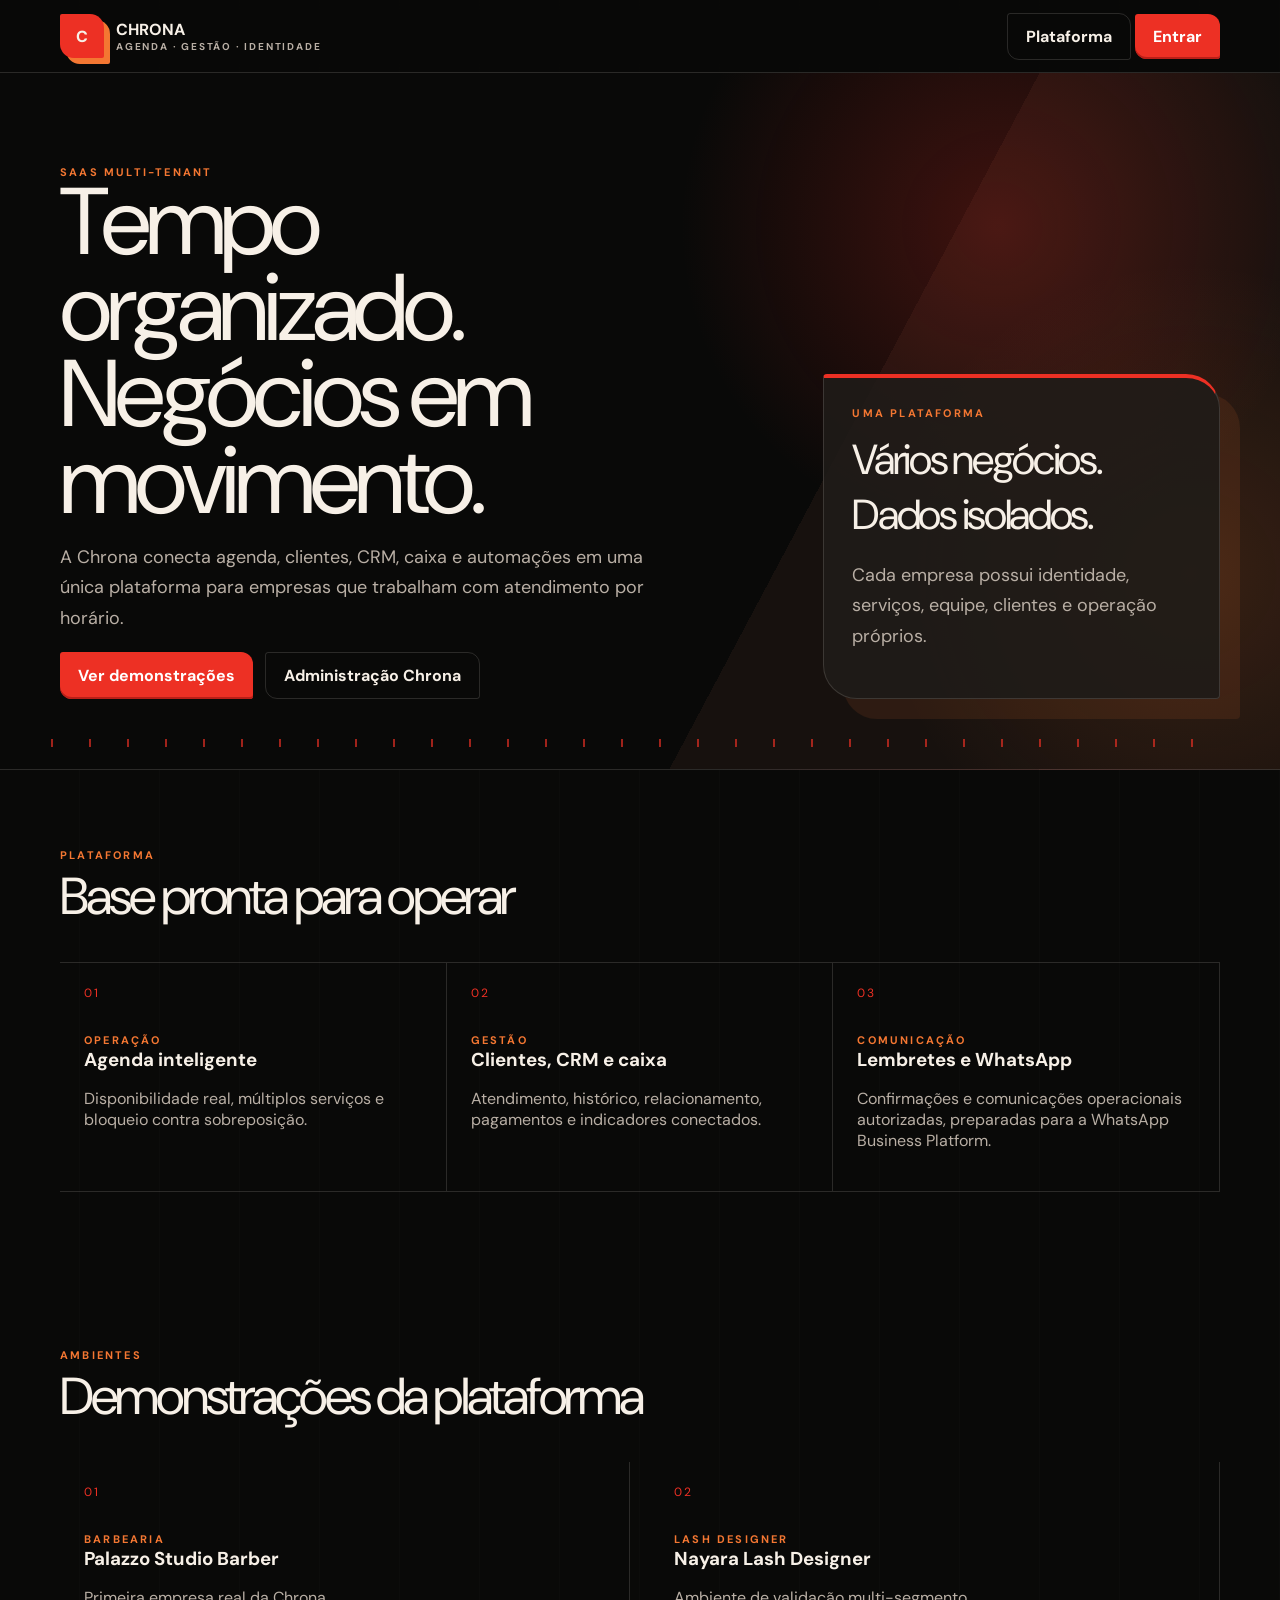
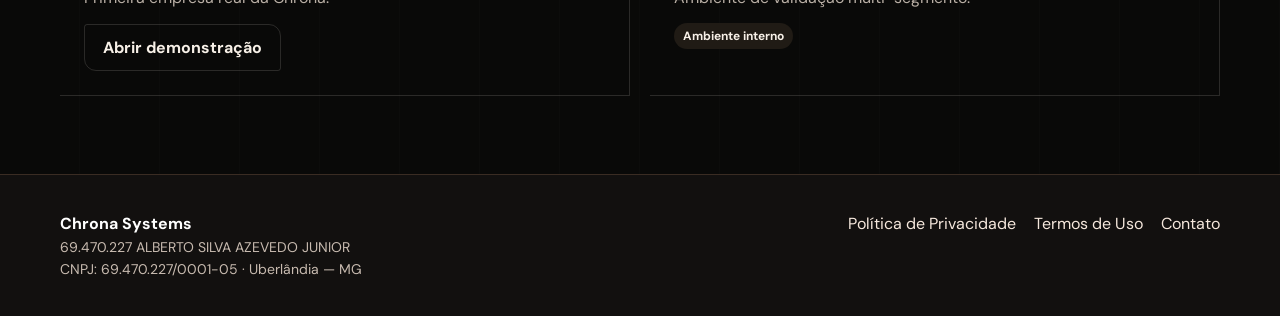
==== commit 660cf253: "feat: prepare Chrona for Meta business review" ====
--- a/index.html
+++ b/index.html
@@ -6,24 +6,25 @@
     <meta name="theme-color" content="#24221f" />
     <meta
       name="description"
-      content="Agendamento online com tecnologia Chrona."
+      content="Chrona Systems: agenda, clientes, CRM, caixa e automações para negócios que trabalham com atendimento por horário."
     />
+    <link rel="canonical" href="https://chronasystem.com.br/" />
     <title>Chrona | Agenda e gestão para negócios</title>
     <link rel="preconnect" href="https://fonts.googleapis.com" />
     <link rel="preconnect" href="https://fonts.gstatic.com" crossorigin />
     <link
-      href="https://fonts.googleapis.com/css2?family=Cormorant+Garamond:wght@400;500;600&family=DM+Sans:wght@400;500;600;700&family=Nunito+Sans:wght@300;400;600;700&family=Playfair+Display:wght@600;700&display=swap"
+      href="https://fonts.googleapis.com/css2?family=Bodoni+Moda:wght@400;500;600&family=Cormorant+Garamond:wght@400;500;600&family=DM+Sans:wght@400;500;600;700&family=Fraunces:opsz,wght@9..144,400;9..144,600&family=Italiana&family=Karla:wght@400;500;700&family=Lora:wght@400;600&family=Manrope:wght@400;500;700&family=Marcellus&family=Montserrat:wght@400;500;700&family=Nunito+Sans:wght@300;400;600;700&family=Playfair+Display:wght@600;700&family=Prata&family=Tenor+Sans&family=Work+Sans:wght@400;500;600&display=swap"
       rel="stylesheet"
     />
-    <link rel="stylesheet" href="styles.css?v=20260920-chrona-pulso-v1" />
-    <link rel="stylesheet" href="site-engine.css?v=20260920-site-media-v2" />
+    <link rel="stylesheet" href="styles.css?v=20260920-tenant-truth-v2" />
+    <link rel="stylesheet" href="site-engine.css?v=20260920-beauty-library-v3" />
     <style>[data-reset]{display:none!important}</style>
   </head>
   <body>
     <div id="app"></div>
     <div id="toast" class="toast" aria-live="polite"></div>
-    <script src="site-engine.js?v=20260920-site-media-v2"></script>
-    <script src="app.js?v=20260920-site-media-v2"></script>
+    <script src="site-engine.js?v=20260920-beauty-library-v3"></script>
+    <script src="app.js?v=20261005-meta-readiness-v1"></script>
     <script src="admin-sync.js?v=20260910-nayara-v1"></script>
   </body>
 </html>
--- a/styles.css
+++ b/styles.css
@@ -289,6 +289,8 @@
   justify-content: space-between;
   align-items: center;
 }
+.institutional-footer{padding:38px 0;background:#12100f;color:#fff;border-top-color:#3a2c23}.institutional-footer .container{align-items:flex-start;gap:32px}.institutional-footer b,.institutional-footer span{display:block}.institutional-footer span{margin-top:4px;color:#c8bbb0;font-size:14px}.institutional-footer nav{display:flex;justify-content:flex-end;gap:18px;flex-wrap:wrap}.institutional-footer a{color:#f6e8dd;text-decoration:none}.institutional-footer a:hover{color:#ff7a2f}
+.integration-breadcrumb{margin:0 0 14px;color:var(--muted);font-size:14px}.integration-breadcrumb span{padding:0 7px;color:var(--accent)}.integration-panel{display:grid;gap:22px}.integration-account{display:grid;grid-template-columns:repeat(2,minmax(0,1fr));gap:1px;overflow:hidden;border:1px solid var(--line);border-radius:18px;background:var(--line)}.integration-account>div{padding:18px;background:var(--paper)}.integration-account small,.integration-account b{display:block}.integration-account small{color:var(--muted);margin-bottom:5px}.integration-empty{display:grid;grid-template-columns:auto 1fr auto;align-items:center;gap:16px;padding:22px;border:1px solid var(--line);border-radius:18px;background:color-mix(in srgb,var(--paper) 94%,var(--primary) 6%)}.integration-empty h3,.integration-empty p{margin:0}.integration-icon{display:grid;place-items:center;width:46px;height:46px;border-radius:15px;background:#1f9d61;color:white;font-weight:800}.integration-notice,.integration-safety{display:flex;align-items:flex-start;gap:12px;padding:16px 18px;border-radius:14px;background:color-mix(in srgb,var(--primary) 8%,var(--paper));border-left:4px solid var(--primary)}.integration-notice b,.integration-safety b{min-width:190px}.integration-notice span,.integration-safety span{color:var(--muted)}
 .modal {
   position: fixed;
   inset: 0;
@@ -743,6 +745,27 @@
 body[data-direction="serene"] .tabs button {
   background: #fff;
   color: var(--ink);
+}
+body[data-direction="serene"] .field input,
+body[data-direction="serene"] .field select,
+body[data-direction="serene"] .field textarea,
+body[data-direction="serene"] .toolbar input,
+body[data-direction="serene"] .toolbar select {
+  -webkit-text-fill-color: var(--ink);
+  caret-color: var(--brand-primary);
+}
+body[data-direction="serene"] .field input::placeholder,
+body[data-direction="serene"] .field textarea::placeholder,
+body[data-direction="serene"] .toolbar input::placeholder {
+  color: color-mix(in srgb, var(--brand-ink) 64%, #fff);
+  opacity: 1;
+}
+body[data-direction="serene"] .field input:-webkit-autofill,
+body[data-direction="serene"] .field textarea:-webkit-autofill,
+body[data-direction="serene"] .field select:-webkit-autofill {
+  -webkit-text-fill-color: var(--ink);
+  -webkit-box-shadow: 0 0 0 1000px #fff inset;
+  box-shadow: 0 0 0 1000px #fff inset;
 }
 body[data-direction="serene"] .location {
   background: color-mix(in srgb,var(--brand-primary) 17%,#fff);
@@ -1067,6 +1090,17 @@
 body[data-direction="studio"] .toolbar input,
 body[data-direction="studio"] .toolbar select,
 body[data-direction="studio"] .tabs button { background:#fff; color:var(--ink); }
+body[data-direction="studio"] .field input,
+body[data-direction="studio"] .field select,
+body[data-direction="studio"] .field textarea,
+body[data-direction="studio"] .toolbar input,
+body[data-direction="studio"] .toolbar select { -webkit-text-fill-color:var(--ink);caret-color:var(--brand-primary); }
+body[data-direction="studio"] .field input::placeholder,
+body[data-direction="studio"] .field textarea::placeholder,
+body[data-direction="studio"] .toolbar input::placeholder { color:color-mix(in srgb,var(--brand-ink) 62%,#fff);opacity:1; }
+body[data-direction="studio"] .field input:-webkit-autofill,
+body[data-direction="studio"] .field textarea:-webkit-autofill,
+body[data-direction="studio"] .field select:-webkit-autofill { -webkit-text-fill-color:var(--ink);-webkit-box-shadow:0 0 0 1000px #fff inset;box-shadow:0 0 0 1000px #fff inset; }
 body[data-direction="studio"] .admin { background:var(--paper); }
 body[data-direction="studio"] .sidebar { background:#fff; color:var(--ink); }
 body[data-direction="studio"] .nav button { color:var(--muted); }
@@ -1809,6 +1843,25 @@
   color: var(--chrona-red-dark);
 }
 
+/* Tenant access inherits the published storefront instead of Chrona's platform skin. */
+body:not([data-tenant="chrona"]) .chrona-login {
+  color:var(--tenant-site-text,var(--brand-ink));
+  font-family:var(--tenant-site-font-body,"DM Sans",sans-serif);
+  background:
+    radial-gradient(circle at 12% 10%,color-mix(in srgb,var(--tenant-site-primary,var(--brand-primary)) 16%,transparent),transparent 34%),
+    var(--tenant-site-background,var(--paper));
+}
+body:not([data-tenant="chrona"]) .chrona-login h1,
+body:not([data-tenant="chrona"]) .chrona-login h2 {font-family:var(--tenant-site-font-heading,"Cormorant Garamond",serif);font-weight:var(--tenant-site-heading-weight,600);letter-spacing:var(--tenant-site-heading-tracking,-.03em)}
+body:not([data-tenant="chrona"]) .chrona-login .auth-copy p,
+body:not([data-tenant="chrona"]) .chrona-login .auth-copy>small {color:var(--tenant-site-muted,var(--muted))}
+body:not([data-tenant="chrona"]) .chrona-login .chrona-wordmark span {background:var(--tenant-site-primary,var(--brand-primary));color:var(--tenant-site-background,#fff)}
+body:not([data-tenant="chrona"]) .chrona-login .auth-card {--ink:var(--tenant-site-text,var(--brand-ink));--muted:var(--tenant-site-muted,var(--muted));--line:var(--tenant-site-border,var(--line));--copper:var(--tenant-site-primary,var(--brand-primary));color:var(--ink);background:var(--tenant-site-surface,#fff);border-color:var(--line);border-top:4px solid var(--tenant-site-primary,var(--brand-primary));box-shadow:18px 18px 0 color-mix(in srgb,var(--tenant-site-accent,var(--brand-secondary)) 16%,transparent),0 30px 80px rgba(31,19,27,.16)}
+body:not([data-tenant="chrona"]) .chrona-login .auth-card .field input {color:var(--ink);background:color-mix(in srgb,var(--tenant-site-background,#fff) 78%,#fff);border-color:var(--line)}
+body:not([data-tenant="chrona"])[data-site-template="pearl-lash"] .chrona-login .auth-card {border-radius:160px 160px 28px 28px;padding-top:64px}
+body:not([data-tenant="chrona"])[data-site-template="couture-beauty"] .chrona-login .auth-card {border-radius:0;box-shadow:20px 20px 0 color-mix(in srgb,var(--tenant-site-primary) 18%,transparent)}
+body:not([data-tenant="chrona"])[data-site-template="botanical-spa"] .chrona-login .auth-card {border-radius:72px 18px}
+
 /* Tenant grammar: keep data and interactions shared, vary spatial character. */
 body[data-direction="editorial"] .admin-header,
 body[data-direction="editorial"] .section-head {
@@ -2076,3 +2129,4 @@
   .queue-admin-main .row-actions { width:100%; }
   .queue-admin-main .row-actions .btn { flex:1; }
 }
+@media(max-width:700px){.institutional-footer .container{display:grid}.institutional-footer nav{justify-content:flex-start}.integration-account{grid-template-columns:1fr}.integration-empty{grid-template-columns:auto 1fr}.integration-empty .badge{grid-column:1/-1;justify-self:start}.integration-notice,.integration-safety{display:grid}.integration-notice b,.integration-safety b{min-width:0}}
--- a/site-engine.css
+++ b/site-engine.css
@@ -14,3 +14,14 @@
 @media(max-width:900px){.site-gallery-layout{grid-template-columns:1fr}.site-gallery-stage{width:min(100%,480px);margin:auto}.site-services-list .site-card.has-site-service-image{grid-template-columns:150px 1fr}.site-services-list .site-card-body{grid-template-columns:1fr auto}.site-services-list .site-card-body p{grid-column:1/-1}}
 @media(max-width:620px){.site-hero-centered-image .site-hero-inner{min-height:640px}.site-gallery-layout{gap:42px}.site-gallery-carousel{margin-top:46px}.site-services-list .site-card,.site-services-list .site-card.has-site-service-image{display:flex;grid-template-columns:1fr}.site-services-list .site-card .site-service-image{width:calc(100% + 56px);height:210px;margin:-28px -28px 24px}.site-services-list .site-card-body{display:flex}.site-gallery-admin{grid-template-columns:repeat(2,1fr)}}
 @media(prefers-reduced-motion:reduce){.site-gallery-stage img,.site-gallery-carousel img{transition:none}}
+
+.site-font-grid{display:grid;grid-template-columns:repeat(2,minmax(0,1fr));gap:9px}.site-font-choice{min-width:0;padding:13px;text-align:left;color:var(--ink);background:var(--paper);border:1px solid var(--line);border-radius:12px;cursor:pointer;transition:.2s ease}.site-font-choice:hover{transform:translateY(-2px);border-color:var(--brand-primary,var(--copper))}.site-font-choice.active{border-color:var(--brand-primary,var(--copper));box-shadow:0 0 0 2px color-mix(in srgb,var(--brand-primary,var(--copper)) 18%,transparent);background:color-mix(in srgb,var(--brand-primary,var(--copper)) 7%,var(--card))}.site-font-choice b{display:block;font:500 32px/1 var(--font-heading);letter-spacing:-.04em}.site-font-choice span{display:block;margin-top:8px;font:700 12px/1.25 var(--font-body)}.site-font-choice small{display:block;margin-top:5px;color:var(--muted);font:400 11px/1.3 var(--font-body)}
+
+/* Five beauty directions: each preset changes rhythm and composition. */
+.site-template-blush-editorial .site-hero-inner{grid-template-columns:.78fr 1.22fr}.site-template-blush-editorial .site-hero-media img{aspect-ratio:4/5;border-radius:48% 48% 8px 8px}.site-template-blush-editorial .site-feature-grid{grid-template-columns:1.3fr .85fr .85fr}.site-template-blush-editorial .site-card:nth-child(2n){margin-top:32px}
+.site-template-pearl-lash .site-hero-copy h1{font-size:clamp(64px,10vw,126px)}.site-template-pearl-lash .site-service-list{gap:34px}.site-template-pearl-lash .site-card{border-radius:160px 160px 24px 24px;padding-top:54px}.site-template-pearl-lash .site-service-image{height:300px;border-radius:140px 140px 0 0}
+.site-template-botanical-spa .site-hero-media img{border-radius:52% 48% 58% 42%/46% 56% 44% 54%}.site-template-botanical-spa .site-about,.site-template-botanical-spa .site-hours{background:var(--site-surface)}.site-template-botanical-spa .site-feature-grid{gap:18px;background:transparent;border:0}.site-template-botanical-spa .site-feature-grid article{border:1px solid var(--site-border);border-radius:60px 16px}
+.site-template-couture-beauty .site-kicker{letter-spacing:.3em}.site-template-couture-beauty .site-hero-inner{grid-template-columns:1.2fr .8fr}.site-template-couture-beauty .site-hero-copy h1{font-size:clamp(66px,10vw,128px);font-weight:400}.site-template-couture-beauty .site-section{padding-block:110px}.site-template-couture-beauty .site-service-list{gap:1px;background:var(--site-border)}.site-template-couture-beauty .site-card{border:0}
+.site-template-soft-studio .site-hero-inner{min-height:560px}.site-template-soft-studio .site-heading{grid-template-columns:.6fr 1fr}.site-template-soft-studio .site-service-list{grid-template-columns:1fr}.site-template-soft-studio .site-card{min-height:0;display:grid;grid-template-columns:120px 1fr auto;align-items:center;gap:28px;border-width:0 0 1px;border-radius:0}.site-template-soft-studio .site-card h3{margin:0}
+@media(max-width:900px){.site-template-blush-editorial .site-hero-inner,.site-template-couture-beauty .site-hero-inner{grid-template-columns:1fr}.site-template-soft-studio .site-heading{grid-template-columns:1fr}}
+@media(max-width:620px){.site-font-grid{grid-template-columns:1fr}.site-template-blush-editorial .site-card:nth-child(2n){margin-top:0}.site-template-pearl-lash .site-card{border-radius:90px 90px 20px 20px}.site-template-soft-studio .site-card{display:flex}.site-template-couture-beauty .site-section{padding-block:72px}}
